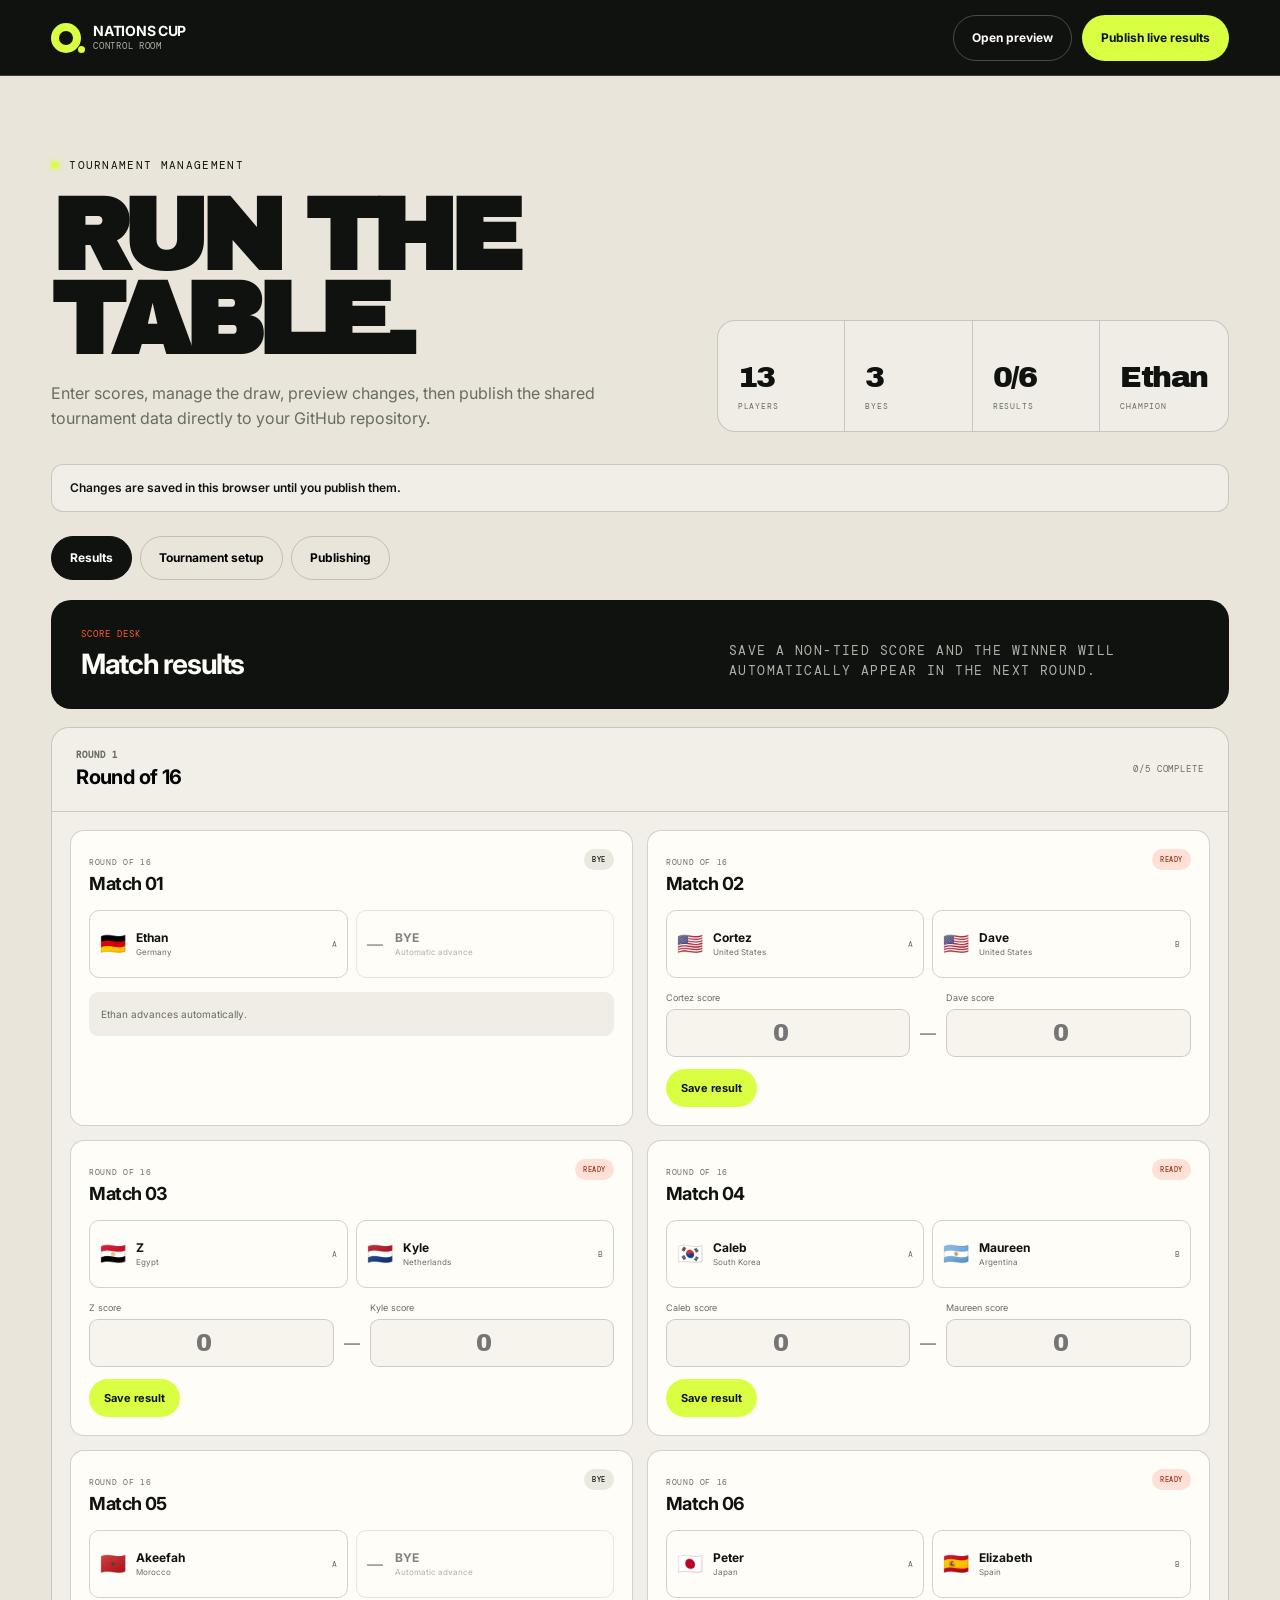
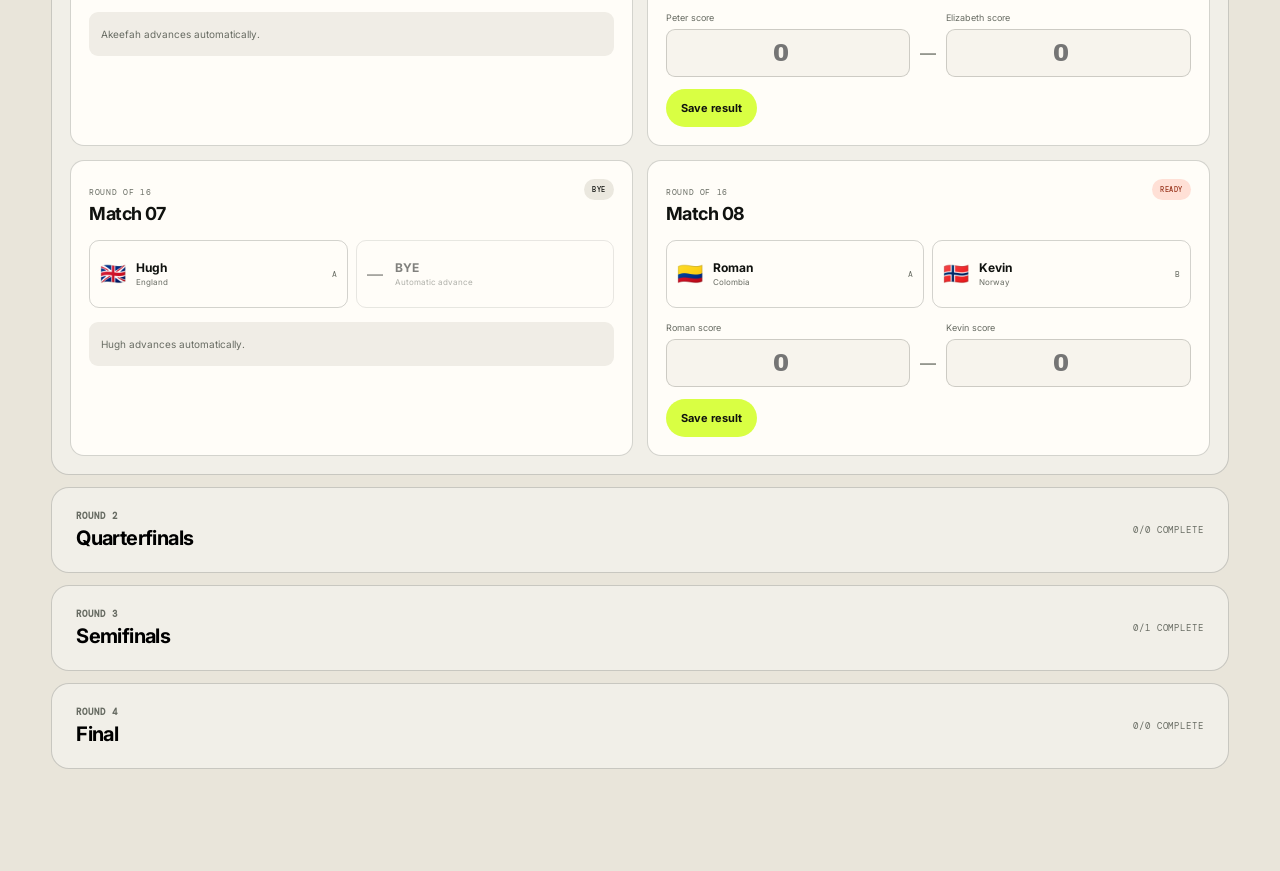
==== admin.html @ 2aa9ae90 "Add files via upload" ====
<!doctype html>
<html lang="en">
<head>
  <meta charset="utf-8">
  <meta name="viewport" content="width=device-width, initial-scale=1">
  <meta name="theme-color" content="#10120f">
  <meta name="robots" content="noindex, nofollow">
  <title>Nations Cup — Control Room</title>
  <link rel="preconnect" href="https://fonts.googleapis.com">
  <link rel="preconnect" href="https://fonts.gstatic.com" crossorigin>
  <link href="https://fonts.googleapis.com/css2?family=Archivo+Black&family=DM+Mono:wght@400;500&family=Inter:wght@400;500;600;700&display=swap" rel="stylesheet">
  <link rel="stylesheet" href="assets/css/styles.css">
  <link rel="stylesheet" href="assets/css/admin.css">
</head>
<body class="admin-body">
  <header class="admin-header">
    <a class="brand" href="index.html"><span class="brand__ball"></span><span><strong>Nations Cup</strong><small>Control room</small></span></a>
    <div class="admin-header__actions">
      <a class="button button--ghost" href="index.html?preview=1" target="_blank" rel="noopener">Open preview</a>
      <button class="button button--primary" type="button" data-publish>Publish live results</button>
    </div>
  </header>

  <main class="admin-main">
    <section class="admin-intro">
      <div>
        <p class="eyebrow"><span class="eyebrow__dot"></span>Tournament management</p>
        <h1>Run the table.</h1>
        <p>Enter scores, manage the draw, preview changes, then publish the shared tournament data directly to your GitHub repository.</p>
      </div>
      <div class="admin-summary">
        <div><span data-summary-players>13</span><small>Players</small></div>
        <div><span data-summary-byes>3</span><small>Byes</small></div>
        <div><span data-summary-results>0/0</span><small>Results</small></div>
        <div><span data-summary-champion>Pending</span><small>Champion</small></div>
      </div>
    </section>

    <div class="admin-status" data-admin-status data-type="neutral">Changes are saved in this browser until you publish them.</div>

    <nav class="admin-tabs" aria-label="Control room sections">
      <button class="is-active" type="button" data-tab-button="results">Results</button>
      <button type="button" data-tab-button="setup">Tournament setup</button>
      <button type="button" data-tab-button="publish">Publishing</button>
    </nav>

    <section class="admin-panel is-active" data-tab-panel="results">
      <header class="admin-panel__heading">
        <div><p>Score desk</p><h2>Match results</h2></div>
        <p>Save a non-tied score and the winner will automatically appear in the next round.</p>
      </header>
      <div data-match-editors></div>
    </section>

    <section class="admin-panel" data-tab-panel="setup">
      <div class="admin-grid admin-grid--setup">
        <article class="admin-card">
          <header><p>Public page</p><h2>Event details</h2></header>
          <form class="form-grid" data-event-form>
            <label><span>Tournament title</span><input id="event-title" required></label>
            <label><span>Eyebrow</span><input id="event-eyebrow"></label>
            <label class="form-grid__wide"><span>Intro line</span><textarea id="event-subtitle" rows="3"></textarea></label>
            <label><span>Date label</span><input id="event-date"></label>
            <label><span>Location</span><input id="event-location"></label>
            <label class="form-grid__wide"><span>Status</span><input id="event-status" placeholder="Round of 16 underway"></label>
            <div class="form-grid__wide"><button class="button button--primary" type="submit">Save event details</button></div>
          </form>
        </article>

        <article class="admin-card admin-card--players">
          <header class="admin-card__split"><div><p>Draw desk</p><h2>Players & seeding</h2></div><button class="button button--ghost button--small" type="button" data-add-player>Add player</button></header>
          <p class="admin-card__note">Changing player order or details resets match results so the bracket cannot keep an invalid winner.</p>
          <div class="player-editor-head" aria-hidden="true"><span>No.</span><span>Flag</span><span>Name</span><span>Nation</span><span>Order</span></div>
          <div class="player-editor" data-player-editor></div>
          <div class="admin-card__actions">
            <button class="button button--primary" type="button" data-save-players>Save players & reset draw</button>
            <button class="button button--ghost" type="button" data-shuffle>Randomize draw</button>
          </div>
        </article>
      </div>
    </section>

    <section class="admin-panel" data-tab-panel="publish">
      <div class="admin-grid">
        <article class="admin-card">
          <header><p>Live publishing</p><h2>Connect GitHub</h2></header>
          <p class="admin-card__lead">The token stays in this browser. Use a fine-grained token limited to this repository with <strong>Contents: Read and write</strong>.</p>
          <div class="form-grid">
            <label><span>Repository owner</span><input id="github-owner" placeholder="your-github-name" autocomplete="off"></label>
            <label><span>Repository name</span><input id="github-repo" placeholder="nations-cup" autocomplete="off"></label>
            <label><span>Branch</span><input id="github-branch" value="main" autocomplete="off"></label>
            <label><span>Data file path</span><input id="github-path" value="tournament-data.json" autocomplete="off"></label>
            <label class="form-grid__wide"><span>Fine-grained personal access token</span><input id="github-token" type="password" placeholder="github_pat_…" autocomplete="off"></label>
            <label class="checkbox form-grid__wide"><input id="remember-token" type="checkbox"><span>Remember the token on this device. Leave unchecked on a shared computer.</span></label>
          </div>
          <div class="admin-card__actions">
            <button class="button button--primary" type="button" data-publish>Publish live results</button>
            <button class="button button--ghost" type="button" data-download>Download data file instead</button>
          </div>
        </article>

        <aside class="admin-card admin-card--guide">
          <header><p>First-time setup</p><h2>Three steps</h2></header>
          <ol class="setup-list">
            <li><span>01</span><div><strong>Create the repository</strong><p>Upload every file in this project and enable GitHub Pages from the main branch.</p></div></li>
            <li><span>02</span><div><strong>Create a limited token</strong><p>Select only this repository and grant repository Contents read/write access.</p></div></li>
            <li><span>03</span><div><strong>Publish after each result</strong><p>The control room commits tournament-data.json. The public bracket refreshes automatically.</p></div></li>
          </ol>
          <div class="security-note"><strong>Important</strong><p>This page is not a secure login system. Keep the admin URL private and never commit your token into the project files.</p></div>
        </aside>
      </div>

      <article class="danger-zone">
        <div><p>Local reset</p><h3>Start over from the original draw</h3><span>This only resets the browser preview. It does not publish until you press Publish.</span></div>
        <button class="button button--danger" type="button" data-reset>Reset tournament</button>
      </article>
    </section>
  </main>

  <script src="assets/js/tournament.js"></script>
  <script src="assets/js/admin.js"></script>
</body>
</html>
---- assets/css/styles.css ----
:root {
  --ink: #10120f;
  --ink-2: #1a1d18;
  --paper: #f1eee5;
  --paper-2: #e7e2d6;
  --white: #fffdf7;
  --acid: #d9ff43;
  --acid-soft: #e8ff8a;
  --orange: #ff5b35;
  --line-dark: rgba(16, 18, 15, 0.18);
  --line-light: rgba(255, 253, 247, 0.18);
  --muted-dark: #686c63;
  --muted-light: #aeb3a8;
  --display: "Archivo Black", Arial Black, sans-serif;
  --body: "Inter", Arial, sans-serif;
  --mono: "DM Mono", monospace;
  --max: 1480px;
  --radius: 22px;
  --shadow: 0 28px 80px rgba(0, 0, 0, 0.16);
}

* { box-sizing: border-box; }
html { scroll-behavior: smooth; }
body {
  margin: 0;
  background: var(--paper);
  color: var(--ink);
  font-family: var(--body);
  -webkit-font-smoothing: antialiased;
  text-rendering: optimizeLegibility;
}
button, input, textarea { font: inherit; }
a { color: inherit; }
img { max-width: 100%; }

.sr-only {
  position: absolute;
  width: 1px;
  height: 1px;
  padding: 0;
  margin: -1px;
  overflow: hidden;
  clip: rect(0, 0, 0, 0);
  white-space: nowrap;
  border: 0;
}

.skip-link {
  position: fixed;
  left: 18px;
  top: 18px;
  z-index: 100;
  padding: 12px 16px;
  background: var(--acid);
  color: var(--ink);
  border-radius: 999px;
  transform: translateY(-160%);
  transition: transform 180ms ease;
}
.skip-link:focus { transform: translateY(0); }

.site-header {
  position: sticky;
  top: 0;
  z-index: 50;
  width: 100%;
  min-height: 78px;
  padding: 0 clamp(20px, 4vw, 68px);
  display: flex;
  align-items: center;
  justify-content: space-between;
  gap: 32px;
  color: var(--white);
  background: rgba(16, 18, 15, 0.94);
  border-bottom: 1px solid rgba(255, 255, 255, 0.11);
  backdrop-filter: blur(18px);
}

.brand {
  display: inline-flex;
  align-items: center;
  gap: 12px;
  color: inherit;
  text-decoration: none;
  min-width: max-content;
}
.brand__ball {
  width: 30px;
  height: 30px;
  display: inline-block;
  border: 8px solid var(--acid);
  border-radius: 50%;
  position: relative;
}
.brand__ball::after {
  content: "";
  position: absolute;
  width: 7px;
  height: 7px;
  border-radius: 50%;
  background: var(--acid);
  right: -12px;
  bottom: -8px;
}
.brand span:last-child { display: grid; gap: 2px; }
.brand strong {
  font-size: 14px;
  line-height: 1;
  letter-spacing: -0.02em;
  text-transform: uppercase;
}
.brand small {
  color: var(--muted-light);
  font-family: var(--mono);
  font-size: 9px;
  letter-spacing: 0.08em;
  text-transform: uppercase;
}

.site-nav { display: flex; align-items: center; gap: clamp(20px, 3vw, 42px); }
.site-nav a {
  color: var(--white);
  text-decoration: none;
  font-size: 13px;
  font-weight: 600;
  transition: color 180ms ease;
}
.site-nav a:hover { color: var(--acid); }
.site-nav__admin {
  padding: 11px 15px;
  border: 1px solid rgba(255, 255, 255, 0.28);
  border-radius: 999px;
}
.menu-toggle { display: none; }

.hero {
  min-height: calc(100svh - 78px);
  padding: clamp(34px, 5vw, 74px) clamp(20px, 4vw, 68px) clamp(36px, 5vw, 70px);
  color: var(--white);
  background: var(--ink);
  position: relative;
  isolation: isolate;
  overflow: hidden;
  display: flex;
  flex-direction: column;
  justify-content: space-between;
}
.hero::before {
  content: "";
  position: absolute;
  inset: 0;
  z-index: -2;
  opacity: 0.16;
  background-image: linear-gradient(rgba(255,255,255,.16) 1px, transparent 1px), linear-gradient(90deg, rgba(255,255,255,.16) 1px, transparent 1px);
  background-size: 72px 72px;
  mask-image: linear-gradient(to bottom, black, transparent 88%);
}
.hero::after {
  content: "";
  position: absolute;
  z-index: -1;
  inset: auto -12% -44% 36%;
  aspect-ratio: 1;
  border: clamp(60px, 10vw, 130px) solid var(--acid);
  border-radius: 50%;
  opacity: 0.92;
}
.hero__court {
  position: absolute;
  z-index: -1;
  inset: 18% 4% 4% 43%;
  border: 1px solid rgba(255,255,255,.17);
  transform: perspective(900px) rotateY(-12deg) rotateZ(-4deg);
  transform-origin: center;
}
.hero__court-line {
  position: absolute;
  top: 0;
  bottom: 0;
  width: 1px;
  background: rgba(255,255,255,.19);
}
.hero__court-line--one { left: 33.33%; }
.hero__court-line--two { right: 33.33%; }
.hero__court-circle {
  position: absolute;
  width: 170px;
  aspect-ratio: 1;
  border: 1px solid rgba(255,255,255,.2);
  border-radius: 50%;
  top: 50%;
  left: 50%;
  transform: translate(-50%, -50%);
}
.hero__player {
  position: absolute;
  width: 22px;
  height: 80px;
  background: var(--orange);
  border-radius: 12px 12px 5px 5px;
  box-shadow: 0 10px 40px rgba(255,91,53,.34);
}
.hero__player::before {
  content: "";
  position: absolute;
  width: 27px;
  aspect-ratio: 1;
  border-radius: 50%;
  background: var(--orange);
  left: 50%;
  top: -19px;
  transform: translateX(-50%);
}
.hero__player::after {
  content: "";
  position: absolute;
  width: 120px;
  height: 3px;
  background: rgba(255,255,255,.8);
  top: 34px;
  left: 50%;
  transform: translateX(-50%);
}
.hero__player--one { left: 29%; top: 22%; }
.hero__player--two { left: 66%; top: 58%; background: var(--acid); box-shadow: 0 10px 40px rgba(217,255,67,.28); }
.hero__player--two::before { background: var(--acid); }
.hero__player--three { left: 76%; top: 15%; }

.hero__topline,
.hero__footer {
  display: flex;
  align-items: flex-start;
  justify-content: space-between;
  gap: 32px;
}
.eyebrow {
  margin: 0;
  display: inline-flex;
  align-items: center;
  gap: 10px;
  font-family: var(--mono);
  font-size: 11px;
  letter-spacing: 0.12em;
  text-transform: uppercase;
}
.eyebrow__dot,
.live-pulse {
  width: 8px;
  height: 8px;
  display: inline-block;
  border-radius: 50%;
  background: var(--acid);
  box-shadow: 0 0 0 5px rgba(217,255,67,.12);
}
.hero__edition {
  margin: 0;
  color: var(--muted-light);
  font-family: var(--mono);
  font-size: 11px;
  letter-spacing: 0.12em;
  text-transform: uppercase;
}
.hero__title-wrap {
  width: 100%;
  display: flex;
  align-items: flex-end;
  gap: clamp(22px, 5vw, 80px);
  margin: clamp(40px, 7vh, 80px) 0;
}
.hero h1 {
  margin: 0;
  flex: 1;
  font-family: var(--display);
  font-size: clamp(82px, 14.5vw, 218px);
  line-height: 0.72;
  letter-spacing: -0.085em;
  text-transform: uppercase;
}
.hero h1 span { display: block; }
.hero h1 span:last-child {
  color: var(--acid);
  margin-left: 0.28em;
}
.hero__stamp {
  width: clamp(116px, 12vw, 170px);
  aspect-ratio: 1;
  flex: 0 0 auto;
  margin-bottom: 4px;
  border: 1px solid rgba(255,255,255,.38);
  border-radius: 50%;
  display: flex;
  flex-direction: column;
  align-items: center;
  justify-content: center;
  transform: rotate(9deg);
  background: rgba(255,255,255,.03);
  backdrop-filter: blur(12px);
}
.hero__stamp span {
  font-family: var(--mono);
  font-size: clamp(7px, .7vw, 10px);
  letter-spacing: 0.12em;
  text-transform: uppercase;
}
.hero__stamp strong {
  color: var(--acid);
  font-family: var(--display);
  font-size: clamp(40px, 4.2vw, 64px);
  line-height: 0.95;
}
.hero__intro {
  max-width: 620px;
  margin: 0;
  font-size: clamp(20px, 2.5vw, 38px);
  line-height: 1.08;
  letter-spacing: -0.045em;
}
.event-details {
  margin: 0;
  min-width: min(500px, 44vw);
  display: grid;
  grid-template-columns: repeat(3, 1fr);
  border-top: 1px solid var(--line-light);
}
.event-details div { padding: 17px 16px 0 0; }
.event-details dt {
  margin-bottom: 8px;
  color: var(--muted-light);
  font-family: var(--mono);
  font-size: 9px;
  letter-spacing: .12em;
  text-transform: uppercase;
}
.event-details dd {
  margin: 0;
  display: flex;
  align-items: center;
  gap: 9px;
  font-size: 13px;
  font-weight: 600;
}
.live-pulse { width: 7px; height: 7px; box-shadow: none; animation: pulse 1.8s infinite; }
@keyframes pulse { 0%,100%{opacity:1;transform:scale(1)} 50%{opacity:.55;transform:scale(.75)} }

.tournament-overview {
  max-width: var(--max);
  margin: 0 auto;
  min-height: 160px;
  padding: 0 clamp(20px, 4vw, 68px);
  display: grid;
  grid-template-columns: repeat(3, minmax(120px, 1fr)) minmax(260px, 1.35fr);
  align-items: stretch;
  border-left: 1px solid var(--line-dark);
  border-right: 1px solid var(--line-dark);
}
.overview-stat,
.overview-update {
  padding: clamp(28px, 4vw, 48px);
  border-right: 1px solid var(--line-dark);
  display: flex;
  flex-direction: column;
  justify-content: center;
}
.overview-stat span {
  font-family: var(--display);
  font-size: clamp(44px, 5vw, 72px);
  line-height: .9;
  letter-spacing: -0.07em;
}
.overview-stat p,
.overview-update span {
  margin: 10px 0 0;
  color: var(--muted-dark);
  font-family: var(--mono);
  font-size: 10px;
  letter-spacing: .1em;
  text-transform: uppercase;
}
.overview-update { border-right: 0; }
.overview-update strong {
  margin-top: 10px;
  font-size: clamp(18px, 1.6vw, 24px);
  letter-spacing: -.03em;
}

.section {
  padding: clamp(76px, 10vw, 150px) clamp(20px, 4vw, 68px);
}
.section-heading {
  max-width: var(--max);
  margin: 0 auto clamp(38px, 5vw, 66px);
  display: flex;
  align-items: flex-end;
  justify-content: space-between;
  gap: 34px;
}
.section-kicker {
  margin: 0 0 14px;
  color: var(--orange);
  font-family: var(--mono);
  font-size: 10px;
  font-weight: 500;
  letter-spacing: .13em;
  text-transform: uppercase;
}
.section-heading h2,
.champion-section h2 {
  margin: 0;
  font-family: var(--display);
  font-size: clamp(50px, 7vw, 104px);
  line-height: .9;
  letter-spacing: -0.07em;
  text-transform: uppercase;
}
.section-heading__copy {
  max-width: 460px;
  margin: 0;
  color: var(--muted-light);
  font-size: 15px;
  line-height: 1.65;
}
.bracket-section { background: var(--paper-2); border-top: 1px solid var(--line-dark); }
.bracket-controls { display: flex; gap: 8px; }
.bracket-controls button {
  width: 48px;
  height: 48px;
  border: 1px solid var(--line-dark);
  background: transparent;
  border-radius: 50%;
  cursor: pointer;
  font-size: 20px;
  transition: background 180ms ease, color 180ms ease, transform 180ms ease;
}
.bracket-controls button:hover { background: var(--ink); color: var(--white); transform: translateY(-2px); }
.bracket-shell {
  max-width: var(--max);
  margin: 0 auto;
  border: 1px solid var(--line-dark);
  border-radius: 28px;
  background: rgba(255,255,255,.28);
  overflow: hidden;
  box-shadow: 0 18px 50px rgba(16,18,15,.06);
}
.bracket {
  width: 100%;
  min-height: 820px;
  overflow-x: auto;
  display: flex;
  align-items: stretch;
  scroll-snap-type: x proximity;
  scrollbar-width: thin;
  scrollbar-color: var(--ink) transparent;
}
.bracket::-webkit-scrollbar { height: 8px; }
.bracket::-webkit-scrollbar-thumb { background: var(--ink); border-radius: 999px; }
.bracket-round {
  flex: 1 0 330px;
  min-width: 330px;
  padding: 26px;
  display: flex;
  flex-direction: column;
  border-right: 1px solid var(--line-dark);
  scroll-snap-align: start;
}
.bracket-round:last-child { border-right: 0; }
.bracket-round__header {
  min-height: 60px;
  display: flex;
  align-items: center;
  gap: 14px;
  margin-bottom: 20px;
}
.bracket-round__number {
  color: var(--orange);
  font-family: var(--mono);
  font-size: 10px;
  transform: rotate(-90deg);
}
.bracket-round__header h3 {
  margin: 0 0 4px;
  font-size: 18px;
  letter-spacing: -0.03em;
}
.bracket-round__header p {
  margin: 0;
  color: var(--muted-dark);
  font-family: var(--mono);
  font-size: 9px;
  letter-spacing: .1em;
  text-transform: uppercase;
}
.bracket-round__matches {
  flex: 1;
  display: flex;
  flex-direction: column;
  justify-content: space-around;
  gap: 20px;
}
.match-card {
  position: relative;
  background: var(--white);
  border: 1px solid rgba(16,18,15,.13);
  border-radius: 15px;
  overflow: hidden;
  box-shadow: 0 9px 24px rgba(16,18,15,.055);
  transition: transform 180ms ease, box-shadow 180ms ease;
}
.match-card:hover { transform: translateY(-2px); box-shadow: 0 14px 32px rgba(16,18,15,.09); }
.match-card::after {
  content: "";
  position: absolute;
  width: 27px;
  height: 1px;
  top: 50%;
  right: -27px;
  background: var(--line-dark);
}
.bracket-round:last-child .match-card::after { display: none; }
.match-card__meta {
  min-height: 34px;
  padding: 0 12px;
  display: flex;
  align-items: center;
  justify-content: space-between;
  background: rgba(16,18,15,.035);
  border-bottom: 1px solid rgba(16,18,15,.08);
  color: var(--muted-dark);
  font-family: var(--mono);
  font-size: 8px;
  letter-spacing: .08em;
  text-transform: uppercase;
}
.match-state { color: var(--ink); font-weight: 500; }
.match-card--complete .match-state { color: #356b19; }
.match-card--ready .match-state { color: var(--orange); }
.match-player {
  min-height: 58px;
  padding: 10px 12px;
  display: grid;
  grid-template-columns: 28px minmax(0,1fr) 32px;
  align-items: center;
  gap: 9px;
  border-bottom: 1px solid rgba(16,18,15,.08);
  position: relative;
}
.match-player:last-child { border-bottom: 0; }
.match-player.is-winner { background: var(--acid-soft); }
.match-player.is-winner::before {
  content: "";
  position: absolute;
  left: 0;
  top: 0;
  bottom: 0;
  width: 4px;
  background: var(--acid);
}
.match-player__flag { font-size: 21px; filter: saturate(.92); }
.match-player__identity { min-width: 0; display: grid; gap: 2px; }
.match-player__name {
  overflow: hidden;
  text-overflow: ellipsis;
  white-space: nowrap;
  font-size: 13px;
  font-weight: 700;
  letter-spacing: -.02em;
}
.match-player__nation {
  overflow: hidden;
  text-overflow: ellipsis;
  white-space: nowrap;
  color: var(--muted-dark);
  font-size: 9px;
}
.match-player__score {
  justify-self: end;
  font-family: var(--display);
  font-size: 22px;
  letter-spacing: -.05em;
}
.match-player--empty { opacity: .5; }
.match-player--empty .match-player__flag { font-size: 14px; }
.bracket-hint {
  max-width: var(--max);
  margin: 16px auto 0;
  color: var(--muted-dark);
  font-family: var(--mono);
  font-size: 9px;
  letter-spacing: .08em;
  text-transform: uppercase;
}

.roster-section { background: var(--ink); color: var(--white); }
.section-heading--light { margin-bottom: 48px; }
.roster-head,
.roster-row {
  max-width: var(--max);
  margin: 0 auto;
  display: grid;
  grid-template-columns: 74px 70px minmax(170px, 1.2fr) minmax(180px, 1fr) 70px;
  align-items: center;
  gap: 18px;
}
.roster-head {
  padding: 0 20px 14px;
  color: var(--muted-light);
  font-family: var(--mono);
  font-size: 9px;
  letter-spacing: .1em;
  text-transform: uppercase;
}
.roster-row {
  min-height: 84px;
  padding: 12px 20px;
  border-top: 1px solid var(--line-light);
  transition: background 180ms ease, padding-left 180ms ease;
}
.roster-row:last-child { border-bottom: 1px solid var(--line-light); }
.roster-row:hover { background: rgba(255,255,255,.035); padding-left: 28px; }
.roster-row__seed,
.roster-row__wins { color: var(--muted-light); font-family: var(--mono); font-size: 11px; }
.roster-row__flag { font-size: 27px; }
.roster-row__player {
  font-size: clamp(20px, 2vw, 28px);
  font-weight: 700;
  letter-spacing: -.04em;
}
.roster-row__nation { color: var(--muted-light); font-size: 14px; }
.roster-row__wins { justify-self: end; color: var(--acid); }

.champion-section {
  min-height: 760px;
  padding: clamp(80px, 10vw, 150px) clamp(20px, 4vw, 68px);
  display: grid;
  grid-template-columns: minmax(0, .9fr) minmax(420px, .7fr);
  align-items: center;
  gap: clamp(50px, 8vw, 130px);
  position: relative;
  overflow: hidden;
}
.champion-section::before {
  content: "";
  position: absolute;
  width: 360px;
  aspect-ratio: 1;
  border: 86px solid var(--orange);
  border-radius: 50%;
  right: -190px;
  top: -180px;
  opacity: .95;
}
.champion-section__copy { max-width: 840px; }
.champion-section__copy > p:last-child {
  max-width: 560px;
  margin: 30px 0 0;
  color: var(--muted-dark);
  font-size: 17px;
  line-height: 1.6;
}
.champion-card {
  min-height: 500px;
  padding: clamp(34px, 5vw, 64px);
  color: var(--white);
  background: var(--ink);
  border-radius: 32px;
  display: flex;
  flex-direction: column;
  justify-content: flex-end;
  box-shadow: var(--shadow);
  position: relative;
  overflow: hidden;
}
.champion-card::before {
  content: "";
  position: absolute;
  width: 250px;
  aspect-ratio: 1;
  border: 55px solid rgba(217,255,67,.14);
  border-radius: 50%;
  top: -80px;
  right: -60px;
}
.champion-card__kicker {
  position: absolute;
  left: clamp(34px, 5vw, 64px);
  top: clamp(34px, 5vw, 64px);
  color: var(--muted-light);
  font-family: var(--mono);
  font-size: 9px;
  letter-spacing: .11em;
  text-transform: uppercase;
}
.champion-card__empty-mark,
.champion-card__flag {
  margin-bottom: auto;
  font-family: var(--display);
  font-size: clamp(100px, 12vw, 180px);
  line-height: .8;
  color: var(--acid);
}
.champion-card__flag { font-family: sans-serif; font-size: clamp(72px, 8vw, 120px); filter: saturate(.95); }
.champion-card h3 {
  margin: 32px 0 10px;
  font-family: var(--display);
  font-size: clamp(42px, 5vw, 74px);
  line-height: .9;
  letter-spacing: -.06em;
  text-transform: uppercase;
}
.champion-card p { max-width: 380px; margin: 0; color: var(--muted-light); line-height: 1.5; }
.champion-card.has-champion { background: var(--orange); }
.champion-card.has-champion::before { border-color: rgba(255,253,247,.18); }
.champion-card.has-champion .champion-card__kicker,
.champion-card.has-champion p { color: rgba(255,253,247,.8); }

.site-footer {
  min-height: 150px;
  padding: 32px clamp(20px, 4vw, 68px);
  display: grid;
  grid-template-columns: 1fr auto 1fr;
  align-items: center;
  gap: 30px;
  color: var(--white);
  background: var(--ink);
  border-top: 1px solid var(--line-light);
}
.brand--footer { justify-self: start; }
.site-footer p { margin: 0; color: var(--muted-light); font-size: 12px; }
.site-footer > a {
  justify-self: end;
  color: var(--acid);
  font-family: var(--mono);
  font-size: 10px;
  letter-spacing: .1em;
  text-transform: uppercase;
  text-underline-offset: 5px;
}

.button {
  min-height: 46px;
  padding: 0 18px;
  border: 1px solid transparent;
  border-radius: 999px;
  display: inline-flex;
  align-items: center;
  justify-content: center;
  gap: 8px;
  text-decoration: none;
  font-size: 12px;
  font-weight: 700;
  cursor: pointer;
  transition: transform 180ms ease, background 180ms ease, border-color 180ms ease;
}
.button:hover { transform: translateY(-1px); }
.button:disabled { opacity: .6; cursor: not-allowed; transform: none; }
.button--primary { color: var(--ink); background: var(--acid); }
.button--ghost { color: inherit; background: transparent; border-color: rgba(255,255,255,.24); }
.button--danger { color: #fff; background: #b52c22; }
.button--small { min-height: 38px; padding: 0 14px; font-size: 11px; }

@media (max-width: 1050px) {
  .hero__court { left: 35%; }
  .hero__footer { align-items: flex-end; }
  .event-details { min-width: 460px; }
  .tournament-overview { padding: 0; }
  .champion-section { grid-template-columns: 1fr 420px; }
}

@media (max-width: 820px) {
  .site-header { min-height: 70px; }
  .menu-toggle {
    width: 42px;
    height: 42px;
    padding: 10px;
    border: 1px solid rgba(255,255,255,.2);
    border-radius: 50%;
    background: transparent;
    display: grid;
    align-content: center;
    gap: 4px;
  }
  .menu-toggle span:not(.sr-only) { display: block; height: 1px; background: var(--white); }
  .site-nav {
    position: absolute;
    top: 70px;
    left: 0;
    right: 0;
    padding: 20px;
    display: none;
    flex-direction: column;
    align-items: stretch;
    background: var(--ink);
    border-bottom: 1px solid var(--line-light);
  }
  .site-nav.is-open { display: flex; }
  .site-nav a { padding: 14px 0; border-bottom: 1px solid var(--line-light); }
  .site-nav__admin { border: 0; border-radius: 0; }
  .hero { min-height: 850px; }
  .hero__court { inset: 30% -18% 8% 34%; opacity: .75; }
  .hero__title-wrap { display: block; }
  .hero h1 { font-size: clamp(76px, 20vw, 150px); }
  .hero__stamp { position: absolute; right: 6%; top: 30%; }
  .hero__footer { display: grid; gap: 42px; }
  .event-details { min-width: 0; width: 100%; }
  .tournament-overview { grid-template-columns: repeat(3, 1fr); }
  .overview-update { grid-column: 1 / -1; border-top: 1px solid var(--line-dark); }
  .overview-stat { padding: 26px 18px; }
  .section-heading { align-items: flex-start; }
  .section-heading__copy { max-width: 350px; }
  .champion-section { grid-template-columns: 1fr; }
  .champion-card { min-height: 440px; }
  .site-footer { grid-template-columns: 1fr 1fr; }
  .site-footer p { display: none; }
}

@media (max-width: 600px) {
  .site-header { padding: 0 18px; }
  .hero { min-height: 780px; padding-left: 18px; padding-right: 18px; }
  .hero__edition { display: none; }
  .hero h1 { font-size: clamp(70px, 23vw, 118px); line-height: .76; }
  .hero h1 span:last-child { margin-left: .08em; }
  .hero__stamp { width: 105px; top: 28%; }
  .hero__intro { max-width: 90%; font-size: 22px; }
  .event-details { grid-template-columns: 1fr; }
  .event-details div { padding: 13px 0; border-top: 1px solid rgba(255,255,255,.1); }
  .event-details div:first-child { border-top: 0; }
  .tournament-overview { grid-template-columns: repeat(2, 1fr); }
  .overview-stat:nth-child(3) { grid-column: 1 / -1; border-top: 1px solid var(--line-dark); }
  .overview-stat span { font-size: 42px; }
  .section { padding-left: 18px; padding-right: 18px; }
  .section-heading { display: grid; }
  .section-heading h2,
  .champion-section h2 { font-size: 52px; }
  .bracket-controls { justify-self: end; }
  .bracket-round { flex-basis: 292px; min-width: 292px; padding: 20px; }
  .bracket { min-height: 760px; }
  .roster-head { display: none; }
  .roster-row {
    grid-template-columns: 38px 38px 1fr auto;
    gap: 10px;
    padding: 14px 8px;
  }
  .roster-row__nation { grid-column: 3 / 5; margin-top: -8px; font-size: 11px; }
  .roster-row__wins { grid-column: 4; grid-row: 1; }
  .roster-row__player { font-size: 20px; }
  .champion-section { padding-left: 18px; padding-right: 18px; }
  .champion-card { border-radius: 24px; }
  .site-footer { padding-left: 18px; padding-right: 18px; }
}

@media (prefers-reduced-motion: reduce) {
  *, *::before, *::after { scroll-behavior: auto !important; animation-duration: .01ms !important; transition-duration: .01ms !important; }
}
---- assets/css/admin.css ----
.admin-body { min-height: 100vh; background: #e9e5da; }
.admin-header {
  min-height: 76px;
  padding: 0 clamp(18px, 4vw, 60px);
  display: flex;
  align-items: center;
  justify-content: space-between;
  gap: 24px;
  color: var(--white);
  background: var(--ink);
  border-bottom: 1px solid var(--line-light);
}
.admin-header__actions { display: flex; gap: 10px; }
.admin-main { max-width: 1540px; margin: 0 auto; padding: clamp(36px, 6vw, 84px) clamp(18px, 4vw, 60px) 90px; }
.admin-intro {
  display: grid;
  grid-template-columns: minmax(0, 1fr) auto;
  align-items: end;
  gap: 46px;
  margin-bottom: 32px;
}
.admin-intro h1 {
  margin: 22px 0 18px;
  font-family: var(--display);
  font-size: clamp(58px, 8vw, 116px);
  line-height: .82;
  letter-spacing: -.07em;
  text-transform: uppercase;
}
.admin-intro > div:first-child > p:last-child { max-width: 720px; margin: 0; color: var(--muted-dark); font-size: 16px; line-height: 1.6; }
.admin-summary {
  min-width: 510px;
  display: grid;
  grid-template-columns: repeat(4, 1fr);
  border: 1px solid var(--line-dark);
  border-radius: 18px;
  background: rgba(255,255,255,.32);
  overflow: hidden;
}
.admin-summary div { min-height: 110px; padding: 20px; display: flex; flex-direction: column; justify-content: flex-end; border-right: 1px solid var(--line-dark); }
.admin-summary div:last-child { border-right: 0; }
.admin-summary span { overflow: hidden; text-overflow: ellipsis; font-family: var(--display); font-size: 30px; line-height: .95; letter-spacing: -.05em; }
.admin-summary small { margin-top: 9px; color: var(--muted-dark); font-family: var(--mono); font-size: 8px; letter-spacing: .1em; text-transform: uppercase; }
.admin-status {
  min-height: 48px;
  padding: 13px 18px;
  margin-bottom: 24px;
  border: 1px solid var(--line-dark);
  border-radius: 12px;
  display: flex;
  align-items: center;
  background: rgba(255,255,255,.36);
  font-size: 12px;
  font-weight: 600;
}
.admin-status[data-type="success"] { border-color: rgba(70,110,29,.3); background: #e7f5d6; color: #315517; }
.admin-status[data-type="error"] { border-color: rgba(167,42,31,.3); background: #f9dcd8; color: #8c2018; }
.admin-tabs {
  display: flex;
  gap: 8px;
  margin-bottom: 20px;
  overflow-x: auto;
}
.admin-tabs button {
  min-height: 44px;
  padding: 0 18px;
  border: 1px solid var(--line-dark);
  border-radius: 999px;
  background: transparent;
  white-space: nowrap;
  font-size: 12px;
  font-weight: 700;
  cursor: pointer;
}
.admin-tabs button.is-active { color: var(--white); background: var(--ink); border-color: var(--ink); }
.admin-panel { display: none; }
.admin-panel.is-active { display: block; }
.admin-panel__heading {
  padding: 28px 30px;
  margin-bottom: 18px;
  display: flex;
  justify-content: space-between;
  align-items: flex-end;
  gap: 30px;
  color: var(--white);
  background: var(--ink);
  border-radius: 20px;
}
.admin-panel__heading p,
.admin-card header p,
.danger-zone > div > p {
  margin: 0 0 7px;
  color: var(--orange);
  font-family: var(--mono);
  font-size: 9px;
  letter-spacing: .11em;
  text-transform: uppercase;
}
.admin-panel__heading h2,
.admin-card h2 { margin: 0; font-size: 28px; letter-spacing: -.05em; }
.admin-panel__heading > p { max-width: 470px; margin: 0; color: var(--muted-light); font-size: 13px; line-height: 1.55; }
.admin-round { margin-bottom: 12px; border: 1px solid var(--line-dark); border-radius: 18px; background: rgba(255,255,255,.38); overflow: hidden; }
.admin-round__toggle {
  width: 100%;
  min-height: 84px;
  padding: 18px 24px;
  border: 0;
  display: flex;
  align-items: center;
  justify-content: space-between;
  gap: 20px;
  background: transparent;
  text-align: left;
  cursor: pointer;
}
.admin-round__toggle > span:first-child { display: grid; gap: 4px; font-size: 20px; font-weight: 700; letter-spacing: -.03em; }
.admin-round__toggle small,
.admin-round__toggle > span:last-child { color: var(--muted-dark); font-family: var(--mono); font-size: 9px; letter-spacing: .1em; text-transform: uppercase; }
.admin-round__body { display: none; padding: 0 18px 18px; }
.admin-round.is-open .admin-round__body { display: block; }
.admin-round.is-open .admin-round__toggle { border-bottom: 1px solid var(--line-dark); }
.admin-match-grid { display: grid; grid-template-columns: repeat(2, minmax(0,1fr)); gap: 14px; padding-top: 18px; }
.admin-match { padding: 18px; border: 1px solid var(--line-dark); border-radius: 14px; background: #fffdf8; }
.admin-match__head { display: flex; align-items: flex-start; justify-content: space-between; gap: 12px; margin-bottom: 16px; }
.admin-match__head span:first-child { color: var(--muted-dark); font-family: var(--mono); font-size: 8px; letter-spacing: .08em; text-transform: uppercase; }
.admin-match__head h4 { margin: 4px 0 0; font-size: 18px; letter-spacing: -.03em; }
.admin-match__state { padding: 6px 8px; border-radius: 999px; background: #ebe8df; font-family: var(--mono); font-size: 7px; font-weight: 500; letter-spacing: .08em; text-transform: uppercase; }
.admin-match__state--complete { background: #def1c9; color: #35621b; }
.admin-match__state--ready { background: #ffe0d6; color: #99341c; }
.admin-match__players { display: grid; grid-template-columns: 1fr 1fr; gap: 8px; }
.admin-player {
  min-height: 68px;
  padding: 10px;
  display: grid;
  grid-template-columns: 28px minmax(0,1fr) auto;
  align-items: center;
  gap: 8px;
  border: 1px solid var(--line-dark);
  border-radius: 10px;
}
.admin-player__flag { font-size: 21px; }
.admin-player div { min-width: 0; display: grid; gap: 2px; }
.admin-player strong,
.admin-player small { overflow: hidden; text-overflow: ellipsis; white-space: nowrap; }
.admin-player strong { font-size: 12px; }
.admin-player small { color: var(--muted-dark); font-size: 8px; }
.admin-player__side { color: var(--muted-dark); font-family: var(--mono); font-size: 8px; }
.admin-player--empty { opacity: .52; grid-template-columns: 20px 1fr; }
.score-entry { margin-top: 14px; display: grid; grid-template-columns: 1fr auto 1fr; align-items: end; gap: 10px; }
.score-entry label { display: grid; gap: 6px; }
.score-entry label span { color: var(--muted-dark); font-size: 9px; }
.score-entry input { width: 100%; height: 48px; border: 1px solid var(--line-dark); border-radius: 9px; background: #f7f4ed; text-align: center; font-family: var(--display); font-size: 24px; }
.score-entry__divider { padding-bottom: 14px; color: var(--muted-dark); }
.admin-match__actions { margin-top: 12px; display: flex; align-items: center; gap: 8px; flex-wrap: wrap; }
.admin-match__winner { margin-left: auto; color: #47731f; font-size: 10px; font-weight: 700; }
.admin-match__notice { min-height: 44px; margin-top: 14px; padding: 12px; border-radius: 9px; display: flex; align-items: center; background: #f0ede6; color: var(--muted-dark); font-size: 10px; }
.admin-match .button--ghost { color: var(--ink); border-color: var(--line-dark); }
.admin-grid { display: grid; grid-template-columns: minmax(0,1.25fr) minmax(360px,.75fr); gap: 18px; }
.admin-grid--setup { grid-template-columns: minmax(360px,.65fr) minmax(0,1.35fr); align-items: start; }
.admin-card { padding: clamp(24px, 3vw, 38px); border: 1px solid var(--line-dark); border-radius: 20px; background: rgba(255,255,255,.48); }
.admin-card header { margin-bottom: 24px; }
.admin-card__split { display: flex; align-items: flex-start; justify-content: space-between; gap: 20px; }
.admin-card__lead,
.admin-card__note { color: var(--muted-dark); font-size: 13px; line-height: 1.6; }
.admin-card__note { padding: 13px 15px; margin: -8px 0 18px; border-radius: 10px; background: #f3eee3; }
.form-grid { display: grid; grid-template-columns: 1fr 1fr; gap: 16px; }
.form-grid label:not(.checkbox) { display: grid; gap: 7px; }
.form-grid label > span { color: var(--muted-dark); font-size: 10px; font-weight: 600; }
.form-grid input,
.form-grid textarea,
.player-editor-row input {
  width: 100%;
  border: 1px solid var(--line-dark);
  border-radius: 10px;
  background: #fffdf8;
  color: var(--ink);
  outline: 0;
  transition: border-color 160ms ease, box-shadow 160ms ease;
}
.form-grid input { height: 48px; padding: 0 13px; }
.form-grid textarea { padding: 13px; resize: vertical; }
.form-grid input:focus,
.form-grid textarea:focus,
.player-editor-row input:focus { border-color: var(--ink); box-shadow: 0 0 0 3px rgba(16,18,15,.08); }
.form-grid__wide { grid-column: 1 / -1; }
.checkbox { display: flex; align-items: flex-start; gap: 10px; }
.checkbox input { width: 16px; height: 16px; margin-top: 2px; }
.admin-card__actions { margin-top: 22px; display: flex; gap: 10px; flex-wrap: wrap; }
.admin-card .button--ghost { color: var(--ink); border-color: var(--line-dark); }
.player-editor-head,
.player-editor-row { display: grid; grid-template-columns: 48px 64px minmax(140px,1fr) minmax(170px,1fr) 108px; align-items: center; gap: 10px; }
.player-editor-head { padding: 0 8px 8px; color: var(--muted-dark); font-family: var(--mono); font-size: 8px; letter-spacing: .08em; text-transform: uppercase; }
.player-editor-row { padding: 8px; border-top: 1px solid var(--line-dark); }
.player-editor-row:last-child { border-bottom: 1px solid var(--line-dark); }
.player-editor-row__seed { font-family: var(--mono); font-size: 9px; color: var(--muted-dark); }
.player-editor-row input { height: 42px; padding: 0 10px; font-size: 11px; }
.player-editor-row__flag { text-align: center; font-size: 20px !important; }
.player-editor-row__controls { display: flex; gap: 5px; justify-content: flex-end; }
.icon-button { width: 30px; height: 30px; border: 1px solid var(--line-dark); border-radius: 50%; background: transparent; cursor: pointer; }
.icon-button:disabled { opacity: .25; cursor: default; }
.icon-button--danger { color: #a52d25; }
.setup-list { list-style: none; padding: 0; margin: 0; display: grid; gap: 0; }
.setup-list li { padding: 18px 0; display: grid; grid-template-columns: 38px 1fr; gap: 14px; border-top: 1px solid var(--line-dark); }
.setup-list li:last-child { border-bottom: 1px solid var(--line-dark); }
.setup-list > li > span { color: var(--orange); font-family: var(--mono); font-size: 9px; }
.setup-list strong { font-size: 13px; }
.setup-list p { margin: 5px 0 0; color: var(--muted-dark); font-size: 11px; line-height: 1.5; }
.security-note { margin-top: 24px; padding: 16px; border-radius: 12px; background: #ffdfd6; }
.security-note strong { color: #8a281d; font-size: 11px; }
.security-note p { margin: 6px 0 0; color: #76443d; font-size: 10px; line-height: 1.5; }
.danger-zone { margin-top: 18px; padding: 24px 28px; border: 1px solid rgba(165,45,37,.28); border-radius: 18px; display: flex; align-items: center; justify-content: space-between; gap: 30px; background: rgba(255,242,239,.65); }
.danger-zone h3 { margin: 0 0 5px; font-size: 18px; }
.danger-zone span { color: var(--muted-dark); font-size: 10px; }

@media (max-width: 1150px) {
  .admin-intro { grid-template-columns: 1fr; }
  .admin-summary { min-width: 0; }
  .admin-grid,
  .admin-grid--setup { grid-template-columns: 1fr; }
}
@media (max-width: 780px) {
  .admin-header { align-items: flex-start; padding-top: 16px; padding-bottom: 16px; }
  .admin-header__actions { flex-direction: column; }
  .admin-match-grid { grid-template-columns: 1fr; }
  .admin-panel__heading { align-items: flex-start; flex-direction: column; }
  .admin-summary { grid-template-columns: repeat(2, 1fr); }
  .admin-summary div:nth-child(2) { border-right: 0; }
  .admin-summary div:nth-child(-n+2) { border-bottom: 1px solid var(--line-dark); }
  .form-grid { grid-template-columns: 1fr; }
  .form-grid__wide { grid-column: auto; }
  .player-editor-head { display: none; }
  .player-editor-row { grid-template-columns: 36px 52px 1fr 92px; }
  .player-editor-row input[data-player-nation] { grid-column: 3 / -1; }
  .player-editor-row__controls { grid-column: 4; grid-row: 1; }
  .danger-zone { align-items: flex-start; flex-direction: column; }
}
@media (max-width: 520px) {
  .admin-header .brand small { display: none; }
  .admin-header .button { min-height: 38px; padding: 0 12px; font-size: 10px; }
  .admin-main { padding-left: 14px; padding-right: 14px; }
  .admin-intro h1 { font-size: 58px; }
  .admin-summary span { font-size: 24px; }
  .admin-round__toggle { padding: 15px; }
  .admin-match { padding: 14px; }
  .admin-match__players { grid-template-columns: 1fr; }
  .player-editor-row { grid-template-columns: 30px 48px 1fr; }
  .player-editor-row__controls { grid-column: 3; grid-row: 3; justify-content: flex-start; }
  .player-editor-row input[data-player-nation] { grid-column: 2 / -1; }
  .player-editor-row input[data-player-name] { grid-column: 3; }
}
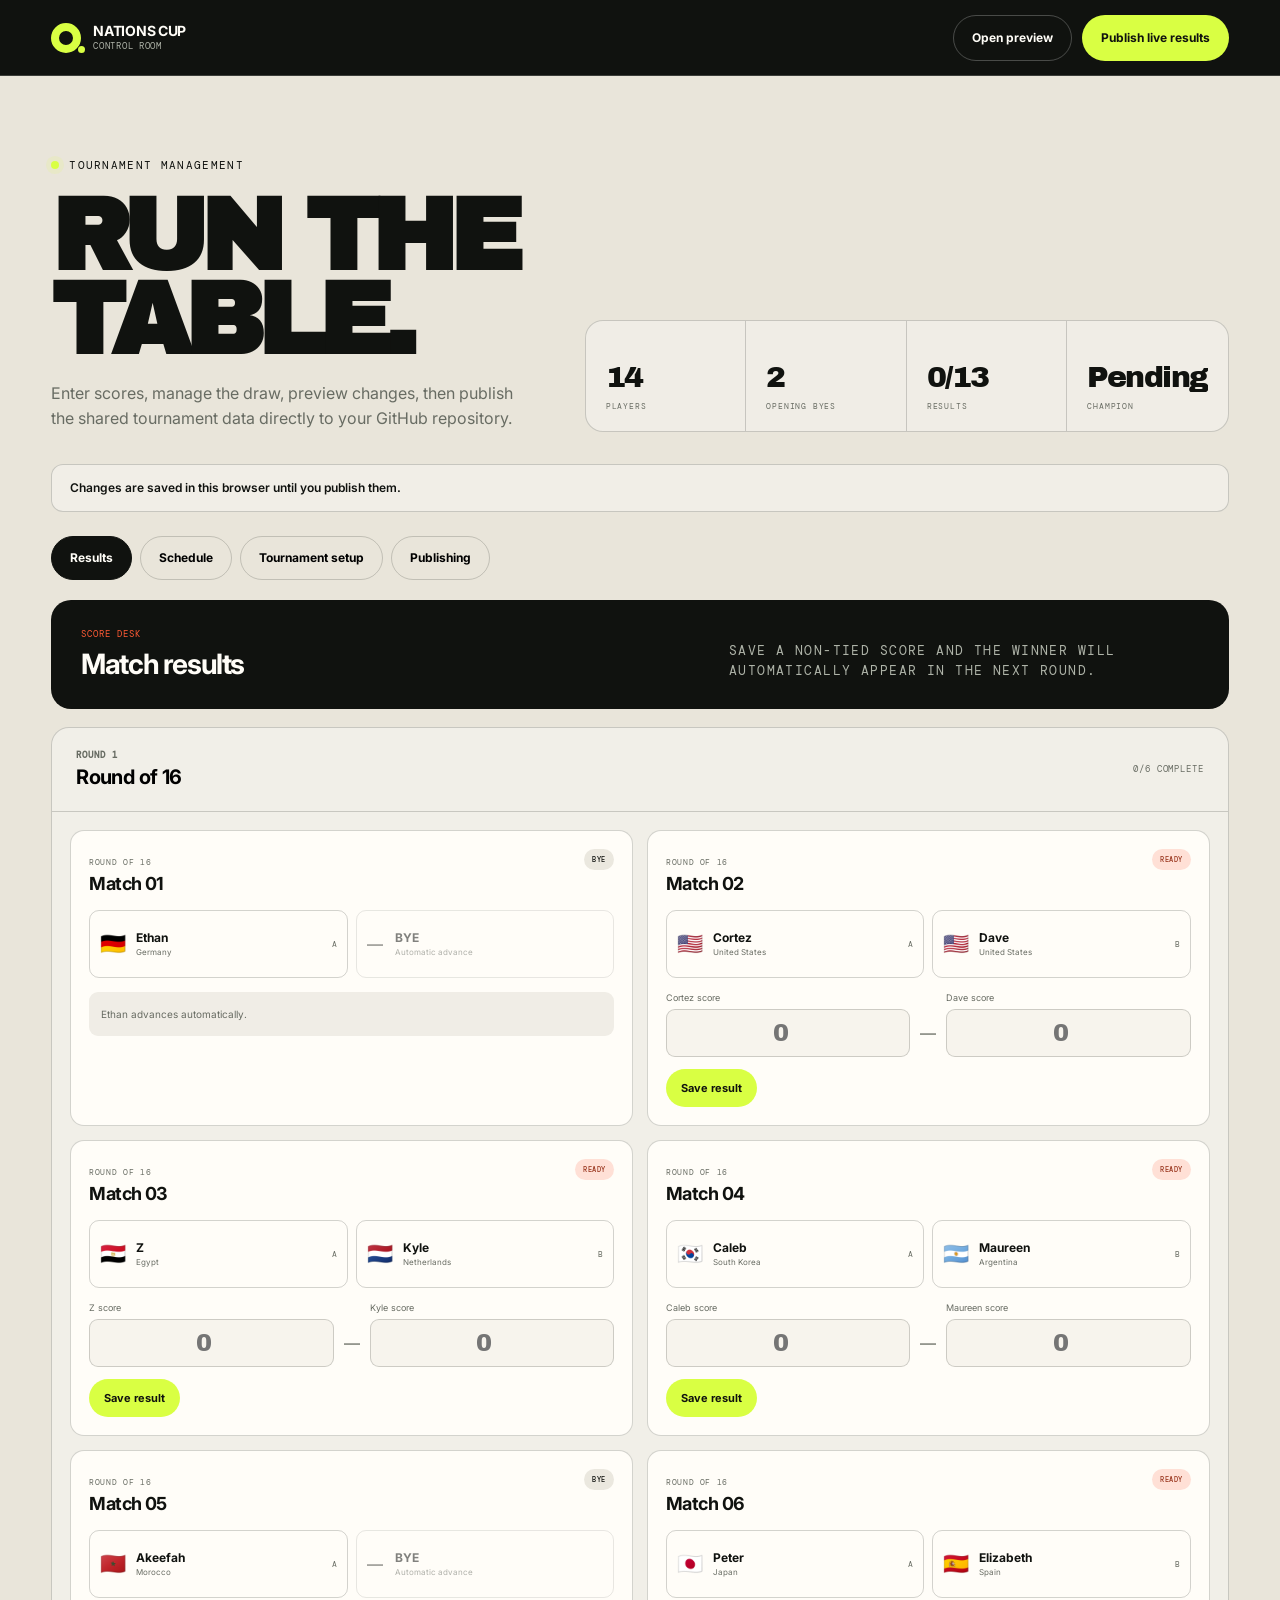
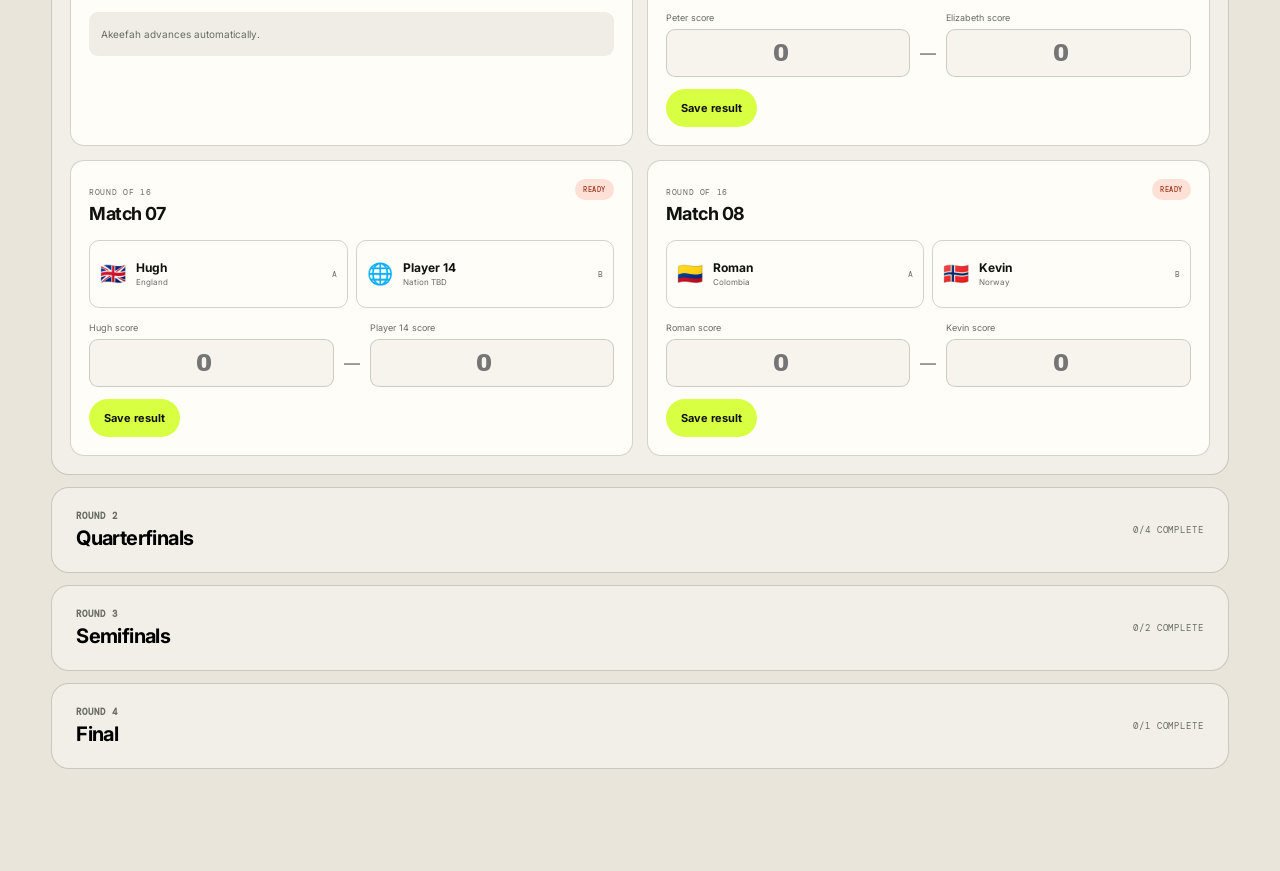
==== commit 72fa023f: "Add files via upload" ====
--- a/admin.html
+++ b/admin.html
@@ -29,8 +29,8 @@
         <p>Enter scores, manage the draw, preview changes, then publish the shared tournament data directly to your GitHub repository.</p>
       </div>
       <div class="admin-summary">
-        <div><span data-summary-players>13</span><small>Players</small></div>
-        <div><span data-summary-byes>3</span><small>Byes</small></div>
+        <div><span data-summary-players>14</span><small>Players</small></div>
+        <div><span data-summary-byes>2</span><small>Opening byes</small></div>
         <div><span data-summary-results>0/0</span><small>Results</small></div>
         <div><span data-summary-champion>Pending</span><small>Champion</small></div>
       </div>
@@ -40,6 +40,7 @@
 
     <nav class="admin-tabs" aria-label="Control room sections">
       <button class="is-active" type="button" data-tab-button="results">Results</button>
+      <button type="button" data-tab-button="schedule">Schedule</button>
       <button type="button" data-tab-button="setup">Tournament setup</button>
       <button type="button" data-tab-button="publish">Publishing</button>
     </nav>
@@ -50,6 +51,31 @@
         <p>Save a non-tied score and the winner will automatically appear in the next round.</p>
       </header>
       <div data-match-editors></div>
+    </section>
+
+    <section class="admin-panel" data-tab-panel="schedule">
+      <header class="admin-panel__heading">
+        <div><p>Match planning</p><h2>Date & time slots</h2></div>
+        <p>Generate a complete timetable, then fine-tune any individual match. Opening-round byes are never assigned a time slot.</p>
+      </header>
+
+      <article class="admin-card schedule-generator-card">
+        <header><p>Fast setup</p><h2>Generate the timetable</h2></header>
+        <form class="form-grid" data-schedule-generator>
+          <label><span>Tournament start date</span><input id="schedule-start-date" type="date" required></label>
+          <label><span>First match time</span><input id="schedule-start-time" type="time" value="09:00" required></label>
+          <label><span>Minutes per match</span><input id="schedule-duration" type="number" min="5" step="5" value="20" required></label>
+          <label><span>Foosball tables available</span><input id="schedule-tables" type="number" min="1" max="8" step="1" value="1" required></label>
+          <label><span>Break between rounds</span><input id="schedule-round-break" type="number" min="0" step="5" value="15" required></label>
+          <div class="form-grid__wide"><button class="button button--primary" type="submit">Generate date slots</button></div>
+        </form>
+      </article>
+
+      <div class="schedule-editor" data-schedule-editors></div>
+      <div class="schedule-save-bar">
+        <p>Individual edits stay in your browser preview until you publish.</p>
+        <button class="button button--primary" type="button" data-save-schedule>Save schedule changes</button>
+      </div>
     </section>
 
     <section class="admin-panel" data-tab-panel="setup">
@@ -69,7 +95,7 @@
 
         <article class="admin-card admin-card--players">
           <header class="admin-card__split"><div><p>Draw desk</p><h2>Players & seeding</h2></div><button class="button button--ghost button--small" type="button" data-add-player>Add player</button></header>
-          <p class="admin-card__note">Changing player order or details resets match results so the bracket cannot keep an invalid winner.</p>
+          <p class="admin-card__note">This is set up as a 14-player draw. A 16-slot bracket requires two opening-round byes. Changing player order or details resets match results, but keeps the match date slots.</p>
           <div class="player-editor-head" aria-hidden="true"><span>No.</span><span>Flag</span><span>Name</span><span>Nation</span><span>Order</span></div>
           <div class="player-editor" data-player-editor></div>
           <div class="admin-card__actions">
--- a/assets/css/styles.css
+++ b/assets/css/styles.css
@@ -588,6 +588,105 @@
   letter-spacing: .08em;
   text-transform: uppercase;
 }
+
+
+.match-card__slot {
+  min-height: 34px;
+  padding: 8px 12px;
+  display: flex;
+  align-items: center;
+  justify-content: space-between;
+  gap: 10px;
+  border-top: 1px solid rgba(16,18,15,.08);
+  background: #f7f3ea;
+  color: var(--muted-dark);
+  font-family: var(--mono);
+  font-size: 8px;
+  letter-spacing: .04em;
+  text-transform: uppercase;
+}
+.match-card__slot strong { color: var(--ink); font-weight: 500; }
+
+.schedule-section {
+  background: #e8e2d7;
+  border-top: 1px solid var(--line-dark);
+}
+.schedule-board {
+  max-width: var(--max);
+  margin: 0 auto;
+  display: grid;
+  gap: 18px;
+}
+.schedule-empty {
+  min-height: 260px;
+  padding: clamp(28px, 5vw, 64px);
+  border: 1px solid var(--line-dark);
+  border-radius: 24px;
+  display: grid;
+  align-content: center;
+  background: rgba(255,253,247,.54);
+}
+.schedule-empty span,
+.schedule-day__header span,
+.schedule-row > div > span {
+  color: var(--muted-dark);
+  font-family: var(--mono);
+  font-size: 9px;
+  letter-spacing: .1em;
+  text-transform: uppercase;
+}
+.schedule-empty h3 {
+  max-width: 720px;
+  margin: 14px 0 8px;
+  font-family: var(--display);
+  font-size: clamp(34px, 5vw, 64px);
+  line-height: .95;
+  letter-spacing: -.05em;
+  text-transform: uppercase;
+}
+.schedule-empty p { max-width: 560px; margin: 0; color: var(--muted-dark); line-height: 1.55; }
+.schedule-day {
+  overflow: hidden;
+  border: 1px solid var(--line-dark);
+  border-radius: 20px;
+  background: rgba(255,253,247,.58);
+}
+.schedule-day__header {
+  min-height: 62px;
+  padding: 0 22px;
+  display: flex;
+  align-items: center;
+  justify-content: space-between;
+  gap: 20px;
+  border-bottom: 1px solid var(--line-dark);
+}
+.schedule-day__header span { color: var(--ink); font-weight: 500; }
+.schedule-day__header strong { color: var(--muted-dark); font-size: 11px; font-weight: 500; }
+.schedule-day__matches { display: grid; }
+.schedule-row {
+  min-height: 88px;
+  padding: 16px 22px;
+  display: grid;
+  grid-template-columns: 100px minmax(0,1fr) 110px;
+  align-items: center;
+  gap: 24px;
+  border-bottom: 1px solid rgba(16,18,15,.12);
+}
+.schedule-row:last-child { border-bottom: 0; }
+.schedule-row time {
+  font-family: var(--display);
+  font-size: 25px;
+  letter-spacing: -.04em;
+}
+.schedule-row > div { min-width: 0; display: grid; gap: 5px; }
+.schedule-row > div strong {
+  overflow: hidden;
+  text-overflow: ellipsis;
+  white-space: nowrap;
+  font-size: 16px;
+}
+.schedule-row em { color: var(--orange); font-family: var(--mono); font-size: 9px; font-style: normal; text-transform: uppercase; }
+.schedule-row small { justify-self: end; color: var(--muted-dark); font-family: var(--mono); font-size: 9px; text-transform: uppercase; }
 
 .roster-section { background: var(--ink); color: var(--white); }
 .section-heading--light { margin-bottom: 48px; }
@@ -850,3 +949,11 @@
 @media (prefers-reduced-motion: reduce) {
   *, *::before, *::after { scroll-behavior: auto !important; animation-duration: .01ms !important; transition-duration: .01ms !important; }
 }
+
+@media (max-width: 600px) {
+  .schedule-day__header { padding: 0 16px; }
+  .schedule-row { grid-template-columns: 76px 1fr; gap: 14px; padding: 15px 16px; }
+  .schedule-row time { font-size: 20px; }
+  .schedule-row small { grid-column: 2; justify-self: start; margin-top: -7px; }
+  .schedule-row > div strong { white-space: normal; font-size: 14px; }
+}
--- a/assets/css/admin.css
+++ b/assets/css/admin.css
@@ -248,3 +248,97 @@
   .player-editor-row input[data-player-nation] { grid-column: 2 / -1; }
   .player-editor-row input[data-player-name] { grid-column: 3; }
 }
+
+.admin-match__slot {
+  margin-top: 10px;
+  padding: 9px 11px;
+  border-radius: 9px;
+  display: flex;
+  align-items: center;
+  justify-content: space-between;
+  gap: 10px;
+  background: #ece7dc;
+  color: var(--muted-dark);
+  font-family: var(--mono);
+  font-size: 8px;
+  letter-spacing: .04em;
+  text-transform: uppercase;
+}
+.admin-match__slot strong { color: var(--ink); font-weight: 500; }
+.schedule-generator-card { margin-bottom: 18px; }
+.schedule-editor { display: grid; gap: 18px; }
+.schedule-editor-round {
+  overflow: hidden;
+  border: 1px solid var(--line-dark);
+  border-radius: 18px;
+  background: rgba(255,255,255,.42);
+}
+.schedule-editor-round > header {
+  min-height: 76px;
+  padding: 15px 20px;
+  display: flex;
+  align-items: center;
+  justify-content: space-between;
+  gap: 20px;
+  border-bottom: 1px solid var(--line-dark);
+}
+.schedule-editor-round > header div { display: grid; gap: 4px; }
+.schedule-editor-round > header span,
+.schedule-slot-editor__title span,
+.schedule-slot-editor label > span {
+  color: var(--muted-dark);
+  font-family: var(--mono);
+  font-size: 8px;
+  letter-spacing: .08em;
+  text-transform: uppercase;
+}
+.schedule-editor-round > header h3 { margin: 0; font-size: 21px; letter-spacing: -.03em; }
+.schedule-editor-round > header > strong { color: var(--muted-dark); font-size: 10px; font-weight: 500; }
+.schedule-editor-grid { padding: 14px; display: grid; grid-template-columns: repeat(2, minmax(0,1fr)); gap: 12px; }
+.schedule-slot-editor {
+  padding: 15px;
+  border: 1px solid var(--line-dark);
+  border-radius: 12px;
+  display: grid;
+  grid-template-columns: 1fr 1fr;
+  gap: 12px;
+  background: #fffdf8;
+}
+.schedule-slot-editor__title { grid-column: 1 / -1; min-width: 0; display: grid; gap: 4px; }
+.schedule-slot-editor__title strong { overflow: hidden; text-overflow: ellipsis; white-space: nowrap; font-size: 12px; }
+.schedule-slot-editor label { min-width: 0; display: grid; gap: 6px; }
+.schedule-slot-editor input {
+  width: 100%;
+  height: 42px;
+  padding: 0 10px;
+  border: 1px solid var(--line-dark);
+  border-radius: 9px;
+  background: #f7f4ed;
+  color: var(--ink);
+  outline: 0;
+}
+.schedule-slot-editor input:focus { border-color: var(--ink); box-shadow: 0 0 0 3px rgba(16,18,15,.08); }
+.schedule-slot-editor__table { grid-column: 1 / -1; }
+.schedule-save-bar {
+  margin-top: 18px;
+  padding: 18px 20px;
+  border: 1px solid var(--line-dark);
+  border-radius: 16px;
+  display: flex;
+  align-items: center;
+  justify-content: space-between;
+  gap: 20px;
+  background: rgba(255,255,255,.5);
+}
+.schedule-save-bar p { margin: 0; color: var(--muted-dark); font-size: 11px; }
+
+@media (max-width: 760px) {
+  .schedule-editor-grid { grid-template-columns: 1fr; }
+  .schedule-save-bar { align-items: stretch; flex-direction: column; }
+}
+
+@media (max-width: 480px) {
+  .schedule-slot-editor { grid-template-columns: 1fr; }
+  .schedule-slot-editor__title,
+  .schedule-slot-editor__table { grid-column: auto; }
+}
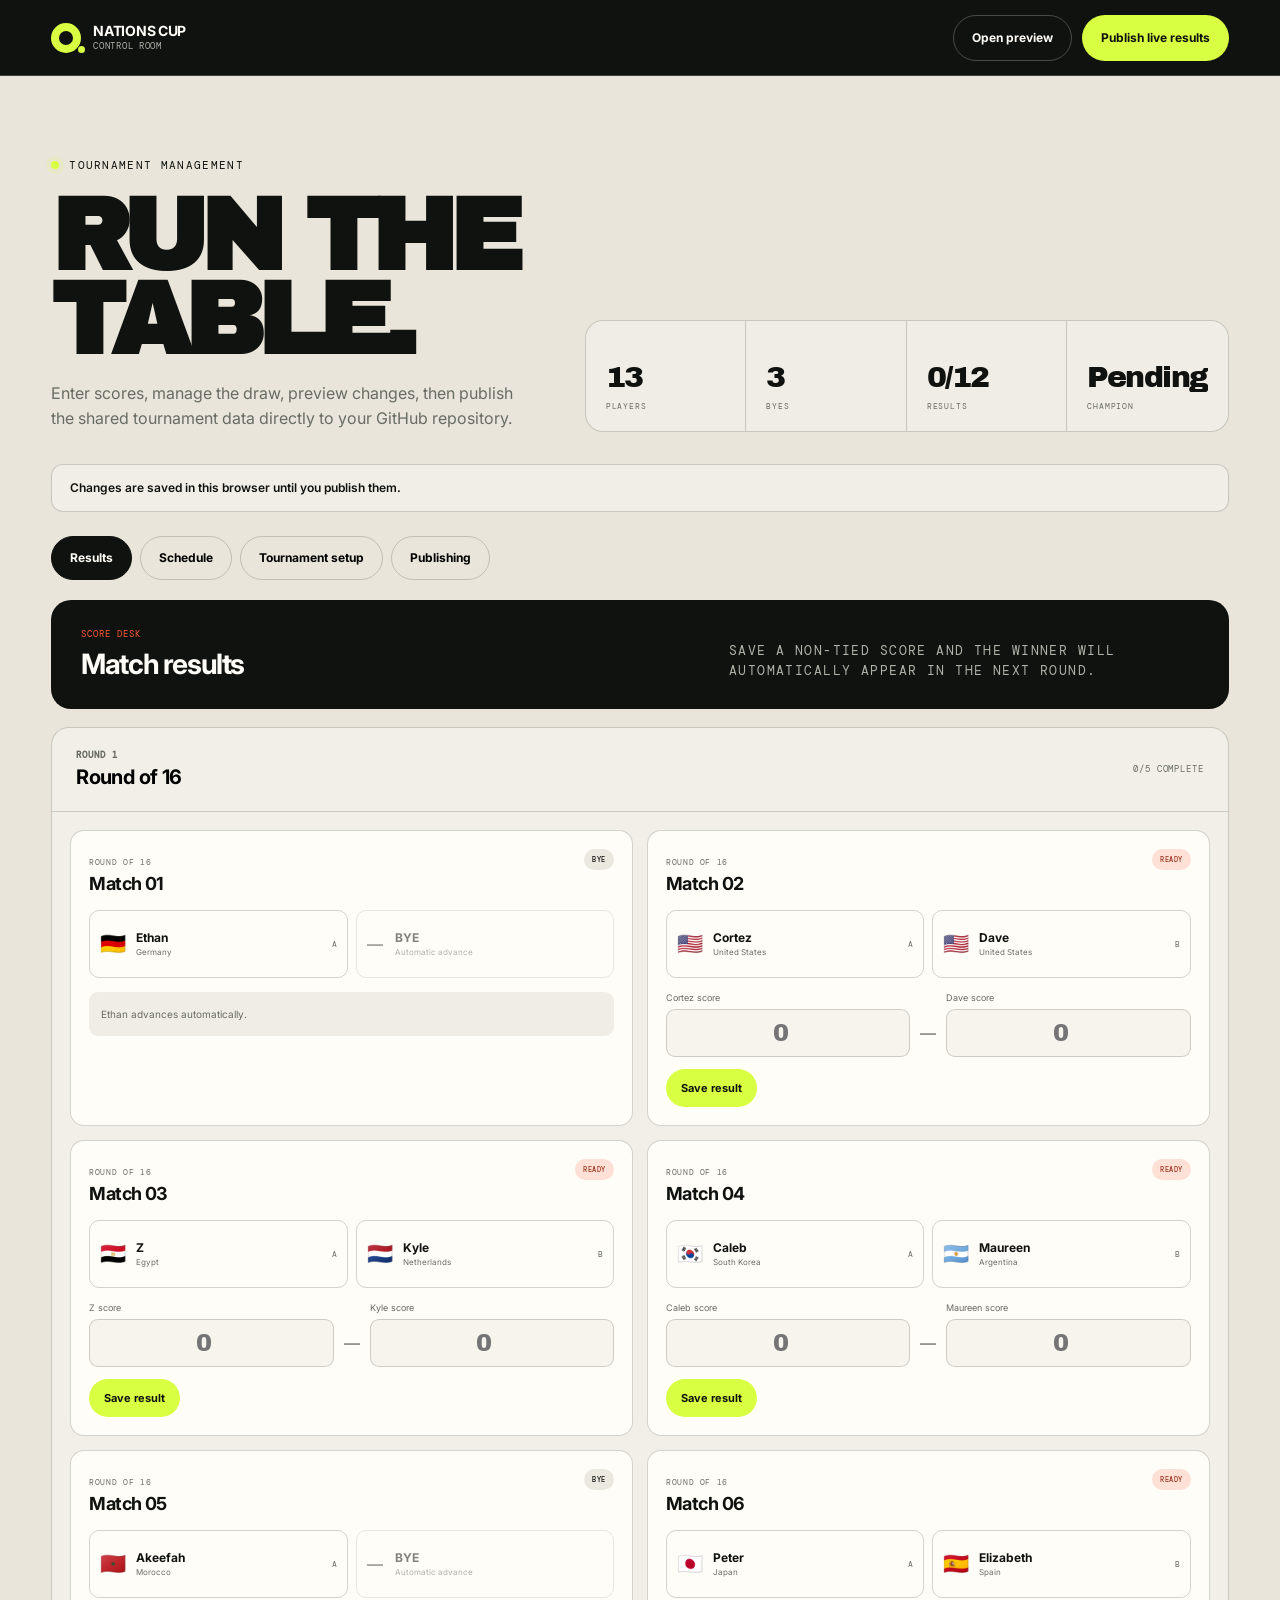
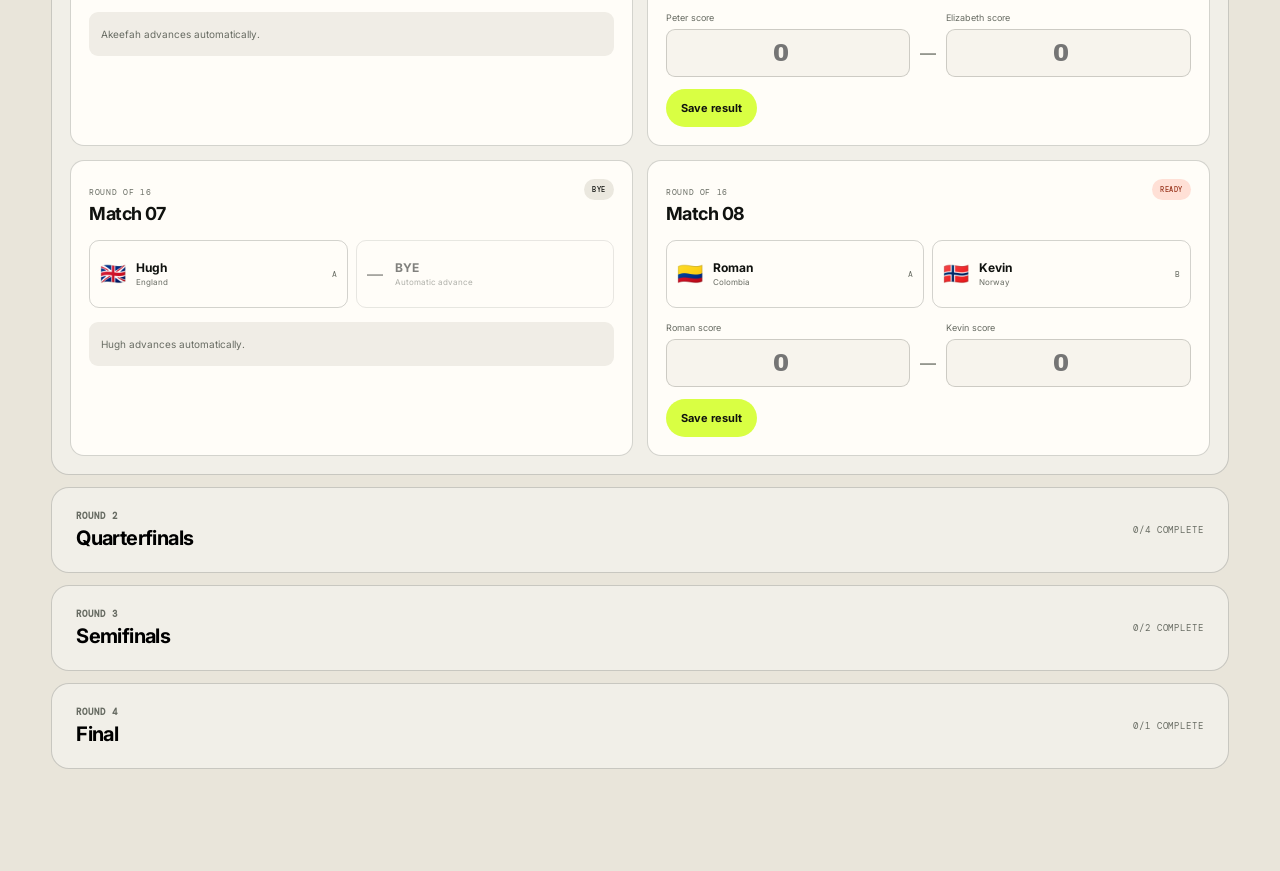
==== commit ef97dac3: "Add files via upload" ====
--- a/admin.html
+++ b/admin.html
@@ -29,8 +29,8 @@
         <p>Enter scores, manage the draw, preview changes, then publish the shared tournament data directly to your GitHub repository.</p>
       </div>
       <div class="admin-summary">
-        <div><span data-summary-players>14</span><small>Players</small></div>
-        <div><span data-summary-byes>2</span><small>Opening byes</small></div>
+        <div><span data-summary-players>13</span><small>Players</small></div>
+        <div><span data-summary-byes>3</span><small>Byes</small></div>
         <div><span data-summary-results>0/0</span><small>Results</small></div>
         <div><span data-summary-champion>Pending</span><small>Champion</small></div>
       </div>
@@ -53,27 +53,28 @@
       <div data-match-editors></div>
     </section>
 
+
     <section class="admin-panel" data-tab-panel="schedule">
       <header class="admin-panel__heading">
-        <div><p>Match planning</p><h2>Date & time slots</h2></div>
-        <p>Generate a complete timetable, then fine-tune any individual match. Opening-round byes are never assigned a time slot.</p>
+        <div><p>Time desk</p><h2>Match date slots</h2></div>
+        <p>Generate all 12 playable match slots, then adjust any date, time, or table individually. Opening-round byes are never scheduled.</p>
       </header>
 
       <article class="admin-card schedule-generator-card">
-        <header><p>Fast setup</p><h2>Generate the timetable</h2></header>
+        <header><p>Automatic setup</p><h2>Generate the timetable</h2></header>
         <form class="form-grid" data-schedule-generator>
           <label><span>Tournament start date</span><input id="schedule-start-date" type="date" required></label>
-          <label><span>First match time</span><input id="schedule-start-time" type="time" value="09:00" required></label>
-          <label><span>Minutes per match</span><input id="schedule-duration" type="number" min="5" step="5" value="20" required></label>
-          <label><span>Foosball tables available</span><input id="schedule-tables" type="number" min="1" max="8" step="1" value="1" required></label>
-          <label><span>Break between rounds</span><input id="schedule-round-break" type="number" min="0" step="5" value="15" required></label>
+          <label><span>First match time</span><input id="schedule-start-time" type="time" value="12:00" required></label>
+          <label><span>Minutes per match</span><input id="schedule-duration" type="number" min="5" step="5" value="15" required></label>
+          <label><span>Foosball tables</span><input id="schedule-tables" type="number" min="1" step="1" value="1" required></label>
+          <label><span>Break between rounds</span><input id="schedule-round-break" type="number" min="0" step="5" value="10" required></label>
           <div class="form-grid__wide"><button class="button button--primary" type="submit">Generate date slots</button></div>
         </form>
       </article>
 
       <div class="schedule-editor" data-schedule-editors></div>
       <div class="schedule-save-bar">
-        <p>Individual edits stay in your browser preview until you publish.</p>
+        <p>Review the generated timetable and edit any slot before publishing.</p>
         <button class="button button--primary" type="button" data-save-schedule>Save schedule changes</button>
       </div>
     </section>
@@ -95,7 +96,7 @@
 
         <article class="admin-card admin-card--players">
           <header class="admin-card__split"><div><p>Draw desk</p><h2>Players & seeding</h2></div><button class="button button--ghost button--small" type="button" data-add-player>Add player</button></header>
-          <p class="admin-card__note">This is set up as a 14-player draw. A 16-slot bracket requires two opening-round byes. Changing player order or details resets match results, but keeps the match date slots.</p>
+          <p class="admin-card__note">Changing player order or details resets match results so the bracket cannot keep an invalid winner.</p>
           <div class="player-editor-head" aria-hidden="true"><span>No.</span><span>Flag</span><span>Name</span><span>Nation</span><span>Order</span></div>
           <div class="player-editor" data-player-editor></div>
           <div class="admin-card__actions">
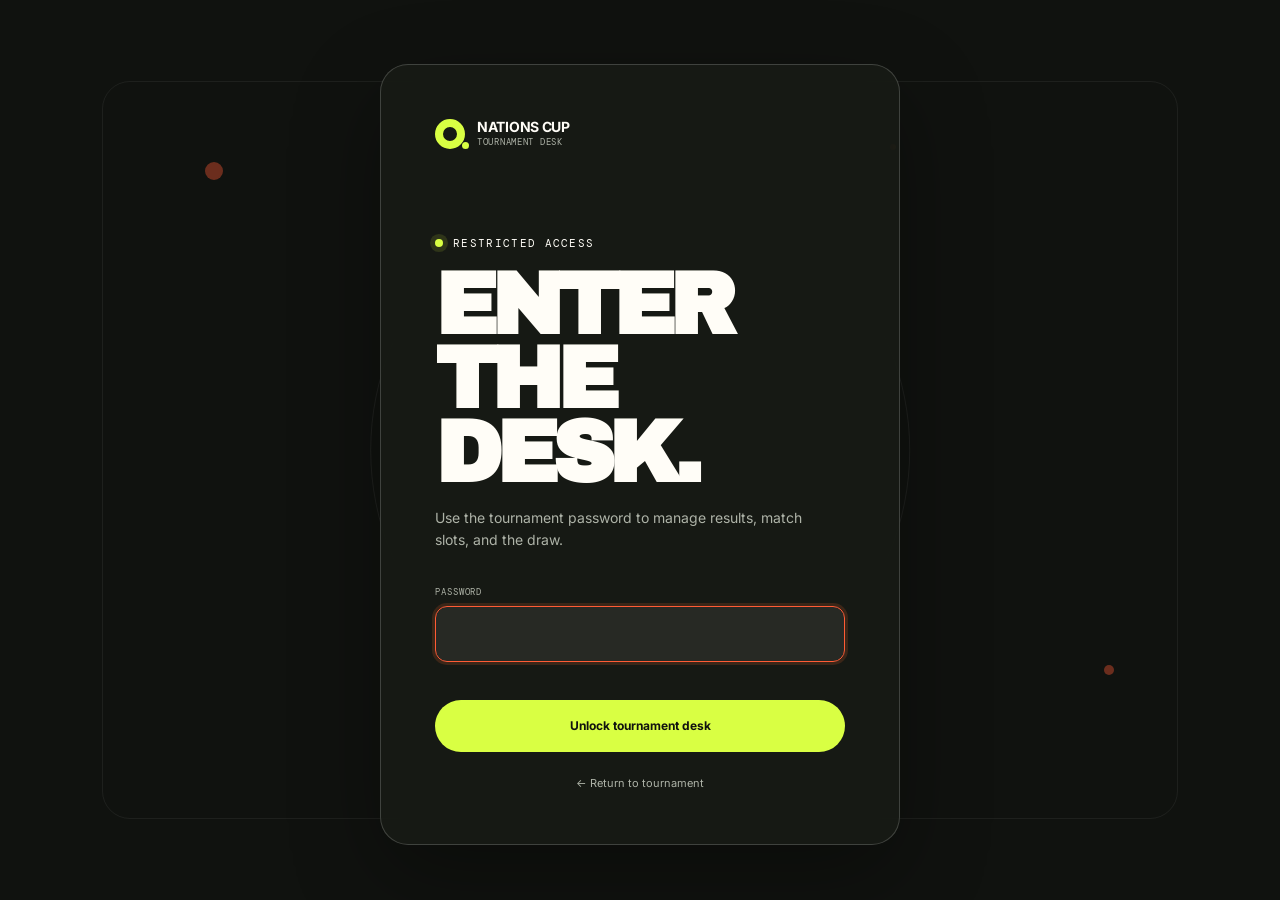
==== commit 98c79d62: "Add files via upload" ====
--- a/admin.html
+++ b/admin.html
@@ -5,144 +5,157 @@
   <meta name="viewport" content="width=device-width, initial-scale=1">
   <meta name="theme-color" content="#10120f">
   <meta name="robots" content="noindex, nofollow">
-  <title>Nations Cup — Control Room</title>
+  <title>Nations Cup — Tournament Desk</title>
   <link rel="preconnect" href="https://fonts.googleapis.com">
   <link rel="preconnect" href="https://fonts.gstatic.com" crossorigin>
   <link href="https://fonts.googleapis.com/css2?family=Archivo+Black&family=DM+Mono:wght@400;500&family=Inter:wght@400;500;600;700&display=swap" rel="stylesheet">
   <link rel="stylesheet" href="assets/css/styles.css">
   <link rel="stylesheet" href="assets/css/admin.css">
 </head>
-<body class="admin-body">
-  <header class="admin-header">
-    <a class="brand" href="index.html"><span class="brand__ball"></span><span><strong>Nations Cup</strong><small>Control room</small></span></a>
-    <div class="admin-header__actions">
-      <a class="button button--ghost" href="index.html?preview=1" target="_blank" rel="noopener">Open preview</a>
-      <button class="button button--primary" type="button" data-publish>Publish live results</button>
-    </div>
-  </header>
+<body class="admin-body admin-body--locked">
+  <section class="admin-login" data-login-screen>
+    <div class="admin-login__court" aria-hidden="true"><span></span><span></span><span></span></div>
+    <form class="admin-login__card" data-login-form>
+      <a class="brand" href="index.html" aria-label="Return to Nations Cup">
+        <span class="brand__ball"></span>
+        <span><strong>Nations Cup</strong><small>Tournament desk</small></span>
+      </a>
+      <div class="admin-login__copy">
+        <p class="eyebrow"><span class="eyebrow__dot"></span>Restricted access</p>
+        <h1>Enter the desk.</h1>
+        <p>Use the tournament password to manage results, match slots, and the draw.</p>
+      </div>
+      <label class="admin-login__field">
+        <span>Password</span>
+        <input type="password" autocomplete="current-password" data-login-password required autofocus>
+      </label>
+      <p class="admin-login__error" data-login-error role="alert" aria-live="polite"></p>
+      <button class="button button--primary" type="submit">Unlock tournament desk</button>
+      <a class="admin-login__back" href="index.html">← Return to tournament</a>
+    </form>
+  </section>
 
-  <main class="admin-main">
-    <section class="admin-intro">
-      <div>
-        <p class="eyebrow"><span class="eyebrow__dot"></span>Tournament management</p>
-        <h1>Run the table.</h1>
-        <p>Enter scores, manage the draw, preview changes, then publish the shared tournament data directly to your GitHub repository.</p>
+  <div data-admin-app hidden>
+    <header class="admin-header">
+      <a class="brand" href="index.html"><span class="brand__ball"></span><span><strong>Nations Cup</strong><small>Tournament desk</small></span></a>
+      <div class="admin-header__actions">
+        <a class="button button--ghost" href="index.html" target="_blank" rel="noopener">View public page</a>
+        <button class="button button--primary" type="button" data-lock-admin>Lock desk</button>
       </div>
-      <div class="admin-summary">
-        <div><span data-summary-players>13</span><small>Players</small></div>
-        <div><span data-summary-byes>3</span><small>Byes</small></div>
-        <div><span data-summary-results>0/0</span><small>Results</small></div>
-        <div><span data-summary-champion>Pending</span><small>Champion</small></div>
-      </div>
-    </section>
+    </header>
 
-    <div class="admin-status" data-admin-status data-type="neutral">Changes are saved in this browser until you publish them.</div>
+    <main class="admin-main">
+      <section class="admin-intro">
+        <div>
+          <p class="eyebrow"><span class="eyebrow__dot"></span>Tournament management</p>
+          <h1>Run the table.</h1>
+          <p>Enter scores, manage the draw, and assign every match date. Changes save automatically on this device.</p>
+        </div>
+        <div class="admin-summary">
+          <div><span data-summary-players>13</span><small>Players</small></div>
+          <div><span data-summary-byes>3</span><small>Byes</small></div>
+          <div><span data-summary-results>0/0</span><small>Results</small></div>
+          <div><span data-summary-champion>Pending</span><small>Champion</small></div>
+        </div>
+      </section>
 
-    <nav class="admin-tabs" aria-label="Control room sections">
-      <button class="is-active" type="button" data-tab-button="results">Results</button>
-      <button type="button" data-tab-button="schedule">Schedule</button>
-      <button type="button" data-tab-button="setup">Tournament setup</button>
-      <button type="button" data-tab-button="publish">Publishing</button>
-    </nav>
+      <div class="admin-status" data-admin-status data-type="neutral">Changes save automatically and appear on the public page in this browser.</div>
 
-    <section class="admin-panel is-active" data-tab-panel="results">
-      <header class="admin-panel__heading">
-        <div><p>Score desk</p><h2>Match results</h2></div>
-        <p>Save a non-tied score and the winner will automatically appear in the next round.</p>
-      </header>
-      <div data-match-editors></div>
-    </section>
+      <nav class="admin-tabs" aria-label="Tournament desk sections">
+        <button class="is-active" type="button" data-tab-button="results">Results</button>
+        <button type="button" data-tab-button="schedule">Schedule</button>
+        <button type="button" data-tab-button="setup">Tournament setup</button>
+      </nav>
 
+      <section class="admin-panel is-active" data-tab-panel="results">
+        <header class="admin-panel__heading">
+          <div><p>Score desk</p><h2>Match results</h2></div>
+          <p>Save a non-tied score and the winner will automatically appear in the next round.</p>
+        </header>
+        <div data-match-editors></div>
+      </section>
 
-    <section class="admin-panel" data-tab-panel="schedule">
-      <header class="admin-panel__heading">
-        <div><p>Time desk</p><h2>Match date slots</h2></div>
-        <p>Generate all 12 playable match slots, then adjust any date, time, or table individually. Opening-round byes are never scheduled.</p>
-      </header>
+      <section class="admin-panel" data-tab-panel="schedule">
+        <header class="admin-panel__heading">
+          <div><p>Time desk</p><h2>Match date slots</h2></div>
+          <p>Generate all 12 playable match slots, then adjust any date, time, or table individually. Opening-round byes are never scheduled.</p>
+        </header>
 
-      <article class="admin-card schedule-generator-card">
-        <header><p>Automatic setup</p><h2>Generate the timetable</h2></header>
-        <form class="form-grid" data-schedule-generator>
-          <label><span>Tournament start date</span><input id="schedule-start-date" type="date" required></label>
-          <label><span>First match time</span><input id="schedule-start-time" type="time" value="12:00" required></label>
-          <label><span>Minutes per match</span><input id="schedule-duration" type="number" min="5" step="5" value="15" required></label>
-          <label><span>Foosball tables</span><input id="schedule-tables" type="number" min="1" step="1" value="1" required></label>
-          <label><span>Break between rounds</span><input id="schedule-round-break" type="number" min="0" step="5" value="10" required></label>
-          <div class="form-grid__wide"><button class="button button--primary" type="submit">Generate date slots</button></div>
-        </form>
-      </article>
-
-      <div class="schedule-editor" data-schedule-editors></div>
-      <div class="schedule-save-bar">
-        <p>Review the generated timetable and edit any slot before publishing.</p>
-        <button class="button button--primary" type="button" data-save-schedule>Save schedule changes</button>
-      </div>
-    </section>
-
-    <section class="admin-panel" data-tab-panel="setup">
-      <div class="admin-grid admin-grid--setup">
-        <article class="admin-card">
-          <header><p>Public page</p><h2>Event details</h2></header>
-          <form class="form-grid" data-event-form>
-            <label><span>Tournament title</span><input id="event-title" required></label>
-            <label><span>Eyebrow</span><input id="event-eyebrow"></label>
-            <label class="form-grid__wide"><span>Intro line</span><textarea id="event-subtitle" rows="3"></textarea></label>
-            <label><span>Date label</span><input id="event-date"></label>
-            <label><span>Location</span><input id="event-location"></label>
-            <label class="form-grid__wide"><span>Status</span><input id="event-status" placeholder="Round of 16 underway"></label>
-            <div class="form-grid__wide"><button class="button button--primary" type="submit">Save event details</button></div>
+        <article class="admin-card schedule-generator-card">
+          <header><p>Automatic setup</p><h2>Generate the timetable</h2></header>
+          <form class="form-grid" data-schedule-generator>
+            <label><span>Tournament start date</span><input id="schedule-start-date" type="date" required></label>
+            <label><span>First match time</span><input id="schedule-start-time" type="time" value="12:00" required></label>
+            <label><span>Minutes per match</span><input id="schedule-duration" type="number" min="5" step="5" value="15" required></label>
+            <label><span>Foosball tables</span><input id="schedule-tables" type="number" min="1" step="1" value="1" required></label>
+            <label><span>Break between rounds</span><input id="schedule-round-break" type="number" min="0" step="5" value="10" required></label>
+            <div class="form-grid__wide"><button class="button button--primary" type="submit">Generate date slots</button></div>
           </form>
         </article>
 
-        <article class="admin-card admin-card--players">
-          <header class="admin-card__split"><div><p>Draw desk</p><h2>Players & seeding</h2></div><button class="button button--ghost button--small" type="button" data-add-player>Add player</button></header>
-          <p class="admin-card__note">Changing player order or details resets match results so the bracket cannot keep an invalid winner.</p>
-          <div class="player-editor-head" aria-hidden="true"><span>No.</span><span>Flag</span><span>Name</span><span>Nation</span><span>Order</span></div>
-          <div class="player-editor" data-player-editor></div>
-          <div class="admin-card__actions">
-            <button class="button button--primary" type="button" data-save-players>Save players & reset draw</button>
-            <button class="button button--ghost" type="button" data-shuffle>Randomize draw</button>
-          </div>
+        <div class="schedule-editor" data-schedule-editors></div>
+        <div class="schedule-save-bar">
+          <p>Review the generated timetable and edit any slot before saving.</p>
+          <button class="button button--primary" type="button" data-save-schedule>Save schedule changes</button>
+        </div>
+      </section>
+
+      <section class="admin-panel" data-tab-panel="setup">
+        <div class="admin-grid admin-grid--setup">
+          <article class="admin-card">
+            <header><p>Public page</p><h2>Event details</h2></header>
+            <form class="form-grid" data-event-form>
+              <label><span>Tournament title</span><input id="event-title" required></label>
+              <label><span>Eyebrow</span><input id="event-eyebrow"></label>
+              <label class="form-grid__wide"><span>Intro line</span><textarea id="event-subtitle" rows="3"></textarea></label>
+              <label><span>Date label</span><input id="event-date"></label>
+              <label><span>Location</span><input id="event-location"></label>
+              <label class="form-grid__wide"><span>Status</span><input id="event-status" placeholder="Opening round underway"></label>
+              <div class="form-grid__wide"><button class="button button--primary" type="submit">Save event details</button></div>
+            </form>
+          </article>
+
+          <article class="admin-card admin-card--players">
+            <header class="admin-card__split"><div><p>Draw desk</p><h2>Players & seeding</h2></div><button class="button button--ghost button--small" type="button" data-add-player>Add player</button></header>
+            <p class="admin-card__note">Changing player order or details resets match results so the bracket cannot keep an invalid winner.</p>
+            <div class="player-editor-head" aria-hidden="true"><span>No.</span><span>Flag</span><span>Name</span><span>Nation</span><span>Order</span></div>
+            <div class="player-editor" data-player-editor></div>
+            <div class="admin-card__actions">
+              <button class="button button--primary" type="button" data-save-players>Save players & reset draw</button>
+              <button class="button button--ghost" type="button" data-shuffle>Randomize draw</button>
+            </div>
+          </article>
+        </div>
+
+        <div class="admin-grid admin-grid--tools">
+          <article class="admin-card">
+            <header><p>Admin access</p><h2>Change password</h2></header>
+            <p class="admin-card__lead">Choose a new password for this browser. The new password takes effect the next time the desk is locked.</p>
+            <form class="form-grid" data-password-form>
+              <label class="form-grid__wide"><span>Current password</span><input type="password" data-current-password autocomplete="current-password" required></label>
+              <label><span>New password</span><input type="password" data-new-password autocomplete="new-password" minlength="8" required></label>
+              <label><span>Confirm new password</span><input type="password" data-confirm-password autocomplete="new-password" minlength="8" required></label>
+              <div class="form-grid__wide"><button class="button button--primary" type="submit">Update password</button></div>
+            </form>
+          </article>
+
+          <article class="admin-card">
+            <header><p>Data tools</p><h2>Backup or restore</h2></header>
+            <p class="admin-card__lead">Download a copy of the current tournament or restore a previously downloaded data file.</p>
+            <div class="admin-card__actions">
+              <button class="button button--primary" type="button" data-download>Download backup</button>
+              <label class="button button--ghost file-button">Restore backup<input type="file" accept="application/json,.json" data-import hidden></label>
+            </div>
+          </article>
+        </div>
+
+        <article class="danger-zone">
+          <div><p>Local reset</p><h3>Start over from the original draw</h3><span>This clears all saved results, dates, and setup changes on this browser.</span></div>
+          <button class="button button--danger" type="button" data-reset>Reset tournament</button>
         </article>
-      </div>
-    </section>
-
-    <section class="admin-panel" data-tab-panel="publish">
-      <div class="admin-grid">
-        <article class="admin-card">
-          <header><p>Live publishing</p><h2>Connect GitHub</h2></header>
-          <p class="admin-card__lead">The token stays in this browser. Use a fine-grained token limited to this repository with <strong>Contents: Read and write</strong>.</p>
-          <div class="form-grid">
-            <label><span>Repository owner</span><input id="github-owner" placeholder="your-github-name" autocomplete="off"></label>
-            <label><span>Repository name</span><input id="github-repo" placeholder="nations-cup" autocomplete="off"></label>
-            <label><span>Branch</span><input id="github-branch" value="main" autocomplete="off"></label>
-            <label><span>Data file path</span><input id="github-path" value="tournament-data.json" autocomplete="off"></label>
-            <label class="form-grid__wide"><span>Fine-grained personal access token</span><input id="github-token" type="password" placeholder="github_pat_…" autocomplete="off"></label>
-            <label class="checkbox form-grid__wide"><input id="remember-token" type="checkbox"><span>Remember the token on this device. Leave unchecked on a shared computer.</span></label>
-          </div>
-          <div class="admin-card__actions">
-            <button class="button button--primary" type="button" data-publish>Publish live results</button>
-            <button class="button button--ghost" type="button" data-download>Download data file instead</button>
-          </div>
-        </article>
-
-        <aside class="admin-card admin-card--guide">
-          <header><p>First-time setup</p><h2>Three steps</h2></header>
-          <ol class="setup-list">
-            <li><span>01</span><div><strong>Create the repository</strong><p>Upload every file in this project and enable GitHub Pages from the main branch.</p></div></li>
-            <li><span>02</span><div><strong>Create a limited token</strong><p>Select only this repository and grant repository Contents read/write access.</p></div></li>
-            <li><span>03</span><div><strong>Publish after each result</strong><p>The control room commits tournament-data.json. The public bracket refreshes automatically.</p></div></li>
-          </ol>
-          <div class="security-note"><strong>Important</strong><p>This page is not a secure login system. Keep the admin URL private and never commit your token into the project files.</p></div>
-        </aside>
-      </div>
-
-      <article class="danger-zone">
-        <div><p>Local reset</p><h3>Start over from the original draw</h3><span>This only resets the browser preview. It does not publish until you press Publish.</span></div>
-        <button class="button button--danger" type="button" data-reset>Reset tournament</button>
-      </article>
-    </section>
-  </main>
+      </section>
+    </main>
+  </div>
 
   <script src="assets/js/tournament.js"></script>
   <script src="assets/js/admin.js"></script>
--- a/assets/css/admin.css
+++ b/assets/css/admin.css
@@ -342,3 +342,70 @@
   .schedule-slot-editor__title,
   .schedule-slot-editor__table { grid-column: auto; }
 }
+
+/* Password gate */
+.admin-body--locked { overflow: hidden; }
+.admin-login {
+  position: fixed;
+  inset: 0;
+  z-index: 1000;
+  min-height: 100dvh;
+  padding: clamp(20px, 5vw, 72px);
+  display: grid;
+  place-items: center;
+  overflow: auto;
+  color: var(--white);
+  background: var(--ink);
+}
+.admin-login__court {
+  position: absolute;
+  inset: 0;
+  overflow: hidden;
+  pointer-events: none;
+  opacity: .38;
+}
+.admin-login__court::before,
+.admin-login__court::after {
+  content: '';
+  position: absolute;
+  border: 1px solid rgba(255,255,255,.16);
+}
+.admin-login__court::before { inset: 9% 8%; border-radius: 28px; }
+.admin-login__court::after { width: min(42vw, 560px); aspect-ratio: 1; top: 50%; left: 50%; border-radius: 50%; transform: translate(-50%,-50%); }
+.admin-login__court span { position: absolute; display: block; border-radius: 50%; background: var(--orange); filter: blur(.2px); }
+.admin-login__court span:nth-child(1) { width: 18px; height: 18px; top: 18%; left: 16%; }
+.admin-login__court span:nth-child(2) { width: 10px; height: 10px; right: 13%; bottom: 25%; }
+.admin-login__court span:nth-child(3) { width: 6px; height: 6px; right: 30%; top: 16%; }
+.admin-login__card {
+  position: relative;
+  width: min(100%, 520px);
+  padding: clamp(28px, 5vw, 54px);
+  border: 1px solid rgba(255,255,255,.18);
+  border-radius: 28px;
+  background: rgba(24,27,22,.86);
+  box-shadow: 0 30px 90px rgba(0,0,0,.32);
+  backdrop-filter: blur(18px);
+}
+.admin-login__card .brand { margin-bottom: clamp(48px, 8vw, 82px); }
+.admin-login__copy h1 { margin: 18px 0 16px; font-family: var(--display); font-size: clamp(54px, 8vw, 86px); line-height: .86; letter-spacing: -.07em; text-transform: uppercase; }
+.admin-login__copy > p:last-child { max-width: 390px; margin: 0 0 34px; color: var(--muted-light); font-size: 14px; line-height: 1.6; }
+.admin-login__field { display: grid; gap: 8px; }
+.admin-login__field > span { color: var(--muted-light); font-family: var(--mono); font-size: 9px; letter-spacing: .1em; text-transform: uppercase; }
+.admin-login__field input { width: 100%; height: 56px; padding: 0 16px; border: 1px solid rgba(255,255,255,.22); border-radius: 12px; color: var(--white); background: rgba(255,255,255,.07); outline: none; font-size: 16px; }
+.admin-login__field input:focus { border-color: var(--orange); box-shadow: 0 0 0 3px rgba(230,93,48,.18); }
+.admin-login__error { min-height: 20px; margin: 9px 0; color: #ff9e88; font-size: 11px; font-weight: 600; }
+.admin-login__card > .button { width: 100%; min-height: 52px; }
+.admin-login__back { display: block; width: max-content; margin: 24px auto 0; color: var(--muted-light); font-size: 11px; text-decoration: none; }
+.admin-login__back:hover { color: var(--white); }
+.admin-grid--tools { margin-top: 18px; grid-template-columns: repeat(2, minmax(0,1fr)); }
+.file-button { cursor: pointer; }
+
+@media (max-width: 820px) {
+  .admin-grid--tools { grid-template-columns: 1fr; }
+}
+@media (max-width: 520px) {
+  .admin-login { padding: 12px; }
+  .admin-login__card { padding: 26px 22px; border-radius: 20px; }
+  .admin-login__card .brand { margin-bottom: 46px; }
+  .admin-login__copy h1 { font-size: 52px; }
+}
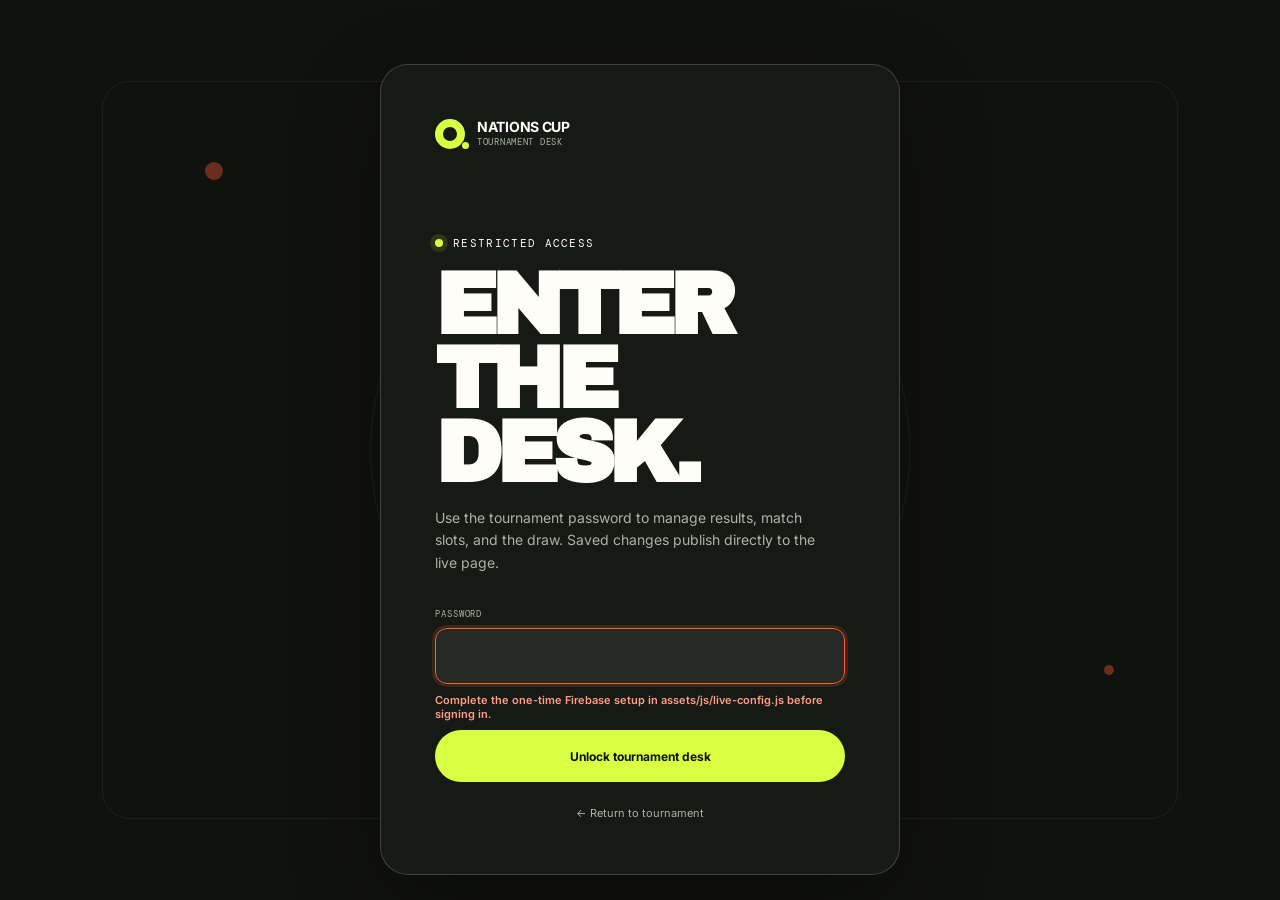
==== commit 837ac2a1: "Add files via upload" ====
--- a/admin.html
+++ b/admin.html
@@ -23,7 +23,7 @@
       <div class="admin-login__copy">
         <p class="eyebrow"><span class="eyebrow__dot"></span>Restricted access</p>
         <h1>Enter the desk.</h1>
-        <p>Use the tournament password to manage results, match slots, and the draw.</p>
+        <p>Use the tournament password to manage results, match slots, and the draw. Saved changes publish directly to the live page.</p>
       </div>
       <label class="admin-login__field">
         <span>Password</span>
@@ -49,7 +49,7 @@
         <div>
           <p class="eyebrow"><span class="eyebrow__dot"></span>Tournament management</p>
           <h1>Run the table.</h1>
-          <p>Enter scores, manage the draw, and assign every match date. Changes save automatically on this device.</p>
+          <p>Enter scores, manage the draw, and assign every match date. Every saved change publishes immediately to the public page.</p>
         </div>
         <div class="admin-summary">
           <div><span data-summary-players>13</span><small>Players</small></div>
@@ -59,7 +59,7 @@
         </div>
       </section>
 
-      <div class="admin-status" data-admin-status data-type="neutral">Changes save automatically and appear on the public page in this browser.</div>
+      <div class="admin-status" data-admin-status data-type="neutral">Connected changes publish immediately to the public tournament page.</div>
 
       <nav class="admin-tabs" aria-label="Tournament desk sections">
         <button class="is-active" type="button" data-tab-button="results">Results</button>
@@ -130,7 +130,7 @@
         <div class="admin-grid admin-grid--tools">
           <article class="admin-card">
             <header><p>Admin access</p><h2>Change password</h2></header>
-            <p class="admin-card__lead">Choose a new password for this browser. The new password takes effect the next time the desk is locked.</p>
+            <p class="admin-card__lead">Choose a new tournament password. It will work on every device the next time the desk is opened.</p>
             <form class="form-grid" data-password-form>
               <label class="form-grid__wide"><span>Current password</span><input type="password" data-current-password autocomplete="current-password" required></label>
               <label><span>New password</span><input type="password" data-new-password autocomplete="new-password" minlength="8" required></label>
@@ -150,13 +150,15 @@
         </div>
 
         <article class="danger-zone">
-          <div><p>Local reset</p><h3>Start over from the original draw</h3><span>This clears all saved results, dates, and setup changes on this browser.</span></div>
+          <div><p>Live reset</p><h3>Start over from the original draw</h3><span>This clears the shared results, dates, and setup changes for every visitor.</span></div>
           <button class="button button--danger" type="button" data-reset>Reset tournament</button>
         </article>
       </section>
     </main>
   </div>
 
+  <script src="assets/js/live-config.js"></script>
+  <script src="assets/js/live-data.js"></script>
   <script src="assets/js/tournament.js"></script>
   <script src="assets/js/admin.js"></script>
 </body>
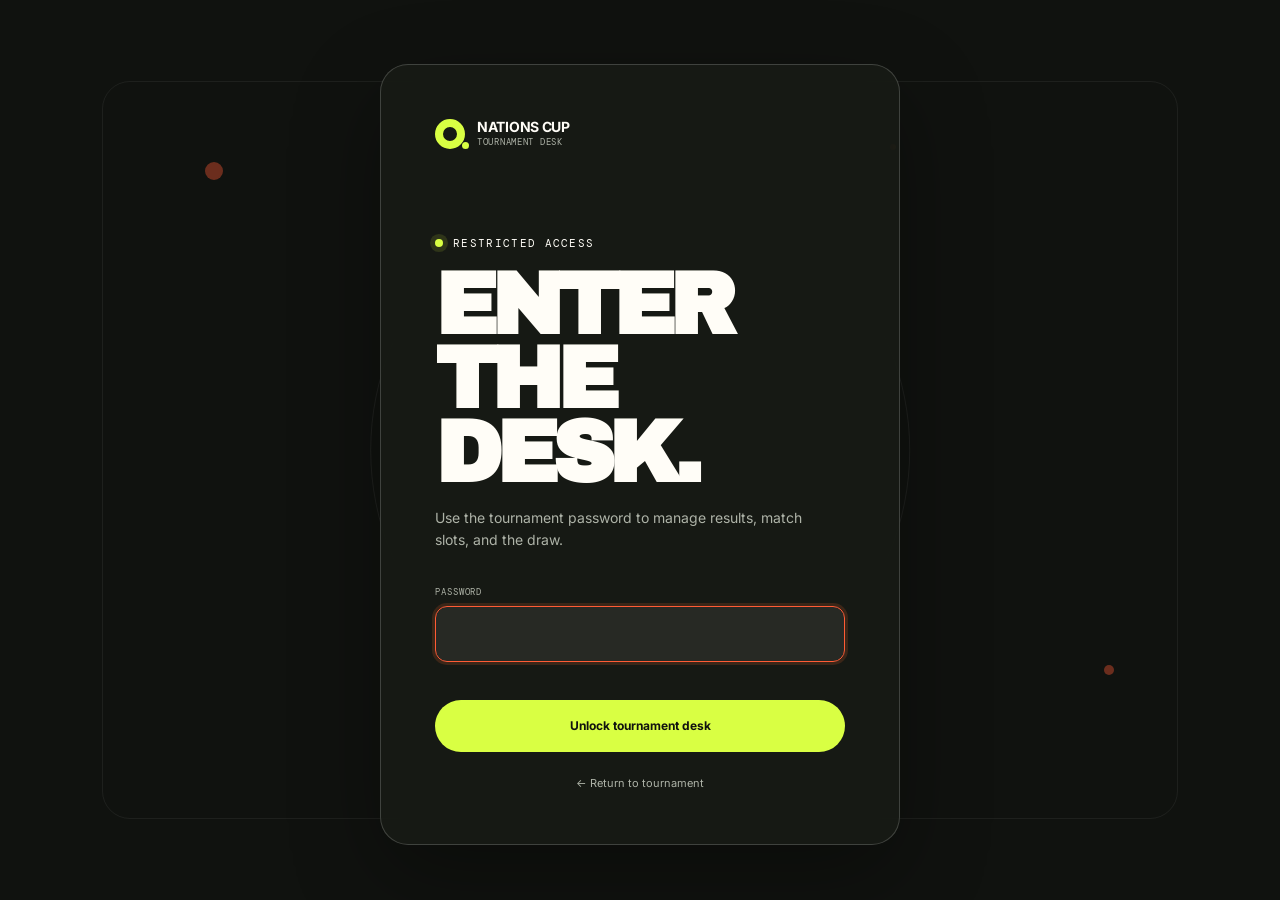
==== commit 5202463a: "Add files via upload" ====
--- a/admin.html
+++ b/admin.html
@@ -23,14 +23,14 @@
       <div class="admin-login__copy">
         <p class="eyebrow"><span class="eyebrow__dot"></span>Restricted access</p>
         <h1>Enter the desk.</h1>
-        <p>Use the tournament password to manage results, match slots, and the draw. Saved changes publish directly to the live page.</p>
+        <p>Use the tournament password to manage results, match slots, and the draw.</p>
       </div>
       <label class="admin-login__field">
         <span>Password</span>
         <input type="password" autocomplete="current-password" data-login-password required autofocus>
       </label>
       <p class="admin-login__error" data-login-error role="alert" aria-live="polite"></p>
-      <button class="button button--primary" type="submit">Unlock tournament desk</button>
+      <button class="button button--primary" type="submit" data-login-submit>Unlock tournament desk</button>
       <a class="admin-login__back" href="index.html">← Return to tournament</a>
     </form>
   </section>
@@ -49,7 +49,7 @@
         <div>
           <p class="eyebrow"><span class="eyebrow__dot"></span>Tournament management</p>
           <h1>Run the table.</h1>
-          <p>Enter scores, manage the draw, and assign every match date. Every saved change publishes immediately to the public page.</p>
+          <p>Enter scores, manage the draw, and assign every match date. Every saved change publishes directly to the public tournament page.</p>
         </div>
         <div class="admin-summary">
           <div><span data-summary-players>13</span><small>Players</small></div>
@@ -59,7 +59,7 @@
         </div>
       </section>
 
-      <div class="admin-status" data-admin-status data-type="neutral">Connected changes publish immediately to the public tournament page.</div>
+      <div class="admin-status" data-admin-status data-type="neutral">Connected changes publish directly to the public tournament page for every visitor.</div>
 
       <nav class="admin-tabs" aria-label="Tournament desk sections">
         <button class="is-active" type="button" data-tab-button="results">Results</button>
@@ -130,7 +130,7 @@
         <div class="admin-grid admin-grid--tools">
           <article class="admin-card">
             <header><p>Admin access</p><h2>Change password</h2></header>
-            <p class="admin-card__lead">Choose a new tournament password. It will work on every device the next time the desk is opened.</p>
+            <p class="admin-card__lead">Choose a new password for this browser. The new password takes effect the next time the desk is locked.</p>
             <form class="form-grid" data-password-form>
               <label class="form-grid__wide"><span>Current password</span><input type="password" data-current-password autocomplete="current-password" required></label>
               <label><span>New password</span><input type="password" data-new-password autocomplete="new-password" minlength="8" required></label>
@@ -150,16 +150,16 @@
         </div>
 
         <article class="danger-zone">
-          <div><p>Live reset</p><h3>Start over from the original draw</h3><span>This clears the shared results, dates, and setup changes for every visitor.</span></div>
+          <div><p>Local reset</p><h3>Start over from the original draw</h3><span>This clears all saved results, dates, and setup changes on this browser.</span></div>
           <button class="button button--danger" type="button" data-reset>Reset tournament</button>
         </article>
       </section>
     </main>
   </div>
 
+  <script src="assets/js/tournament.js"></script>
   <script src="assets/js/live-config.js"></script>
   <script src="assets/js/live-data.js"></script>
-  <script src="assets/js/tournament.js"></script>
   <script src="assets/js/admin.js"></script>
 </body>
 </html>
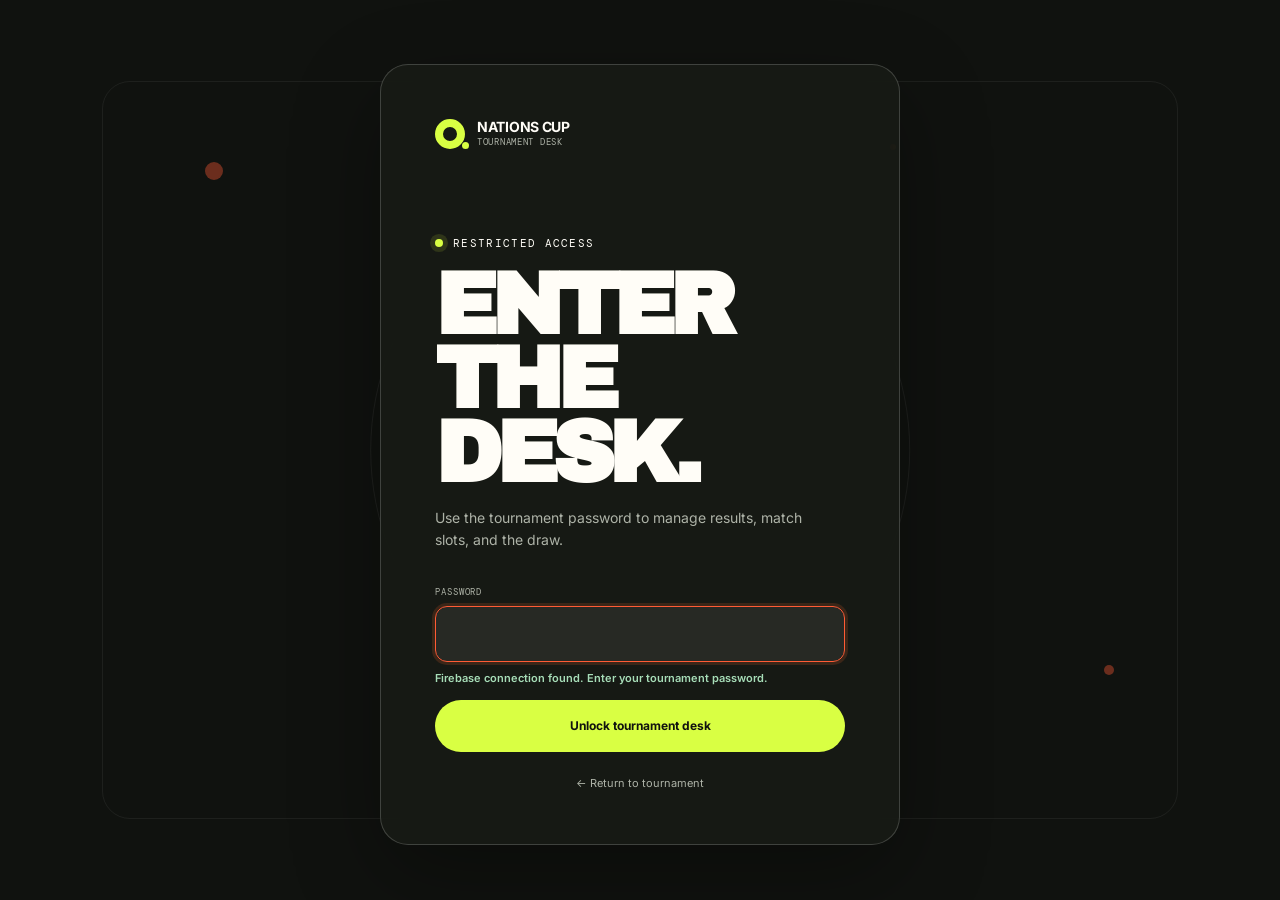
==== commit 4b6beedd: "Add files via upload" ====
--- a/admin.html
+++ b/admin.html
@@ -15,7 +15,7 @@
 <body class="admin-body admin-body--locked">
   <section class="admin-login" data-login-screen>
     <div class="admin-login__court" aria-hidden="true"><span></span><span></span><span></span></div>
-    <form class="admin-login__card" data-login-form>
+    <div class="admin-login__card" data-login-form>
       <a class="brand" href="index.html" aria-label="Return to Nations Cup">
         <span class="brand__ball"></span>
         <span><strong>Nations Cup</strong><small>Tournament desk</small></span>
@@ -30,9 +30,9 @@
         <input type="password" autocomplete="current-password" data-login-password required autofocus>
       </label>
       <p class="admin-login__error" data-login-error role="alert" aria-live="polite"></p>
-      <button class="button button--primary" type="submit" data-login-submit>Unlock tournament desk</button>
+      <button class="button button--primary" type="button" data-login-submit>Unlock tournament desk</button>
       <a class="admin-login__back" href="index.html">← Return to tournament</a>
-    </form>
+    </div>
   </section>
 
   <div data-admin-app hidden>
@@ -157,9 +157,47 @@
     </main>
   </div>
 
-  <script src="assets/js/tournament.js"></script>
-  <script src="assets/js/live-config.js"></script>
-  <script src="assets/js/live-data.js"></script>
-  <script src="assets/js/admin.js"></script>
+  <script src="assets/js/tournament.js?v=20260712-3"></script>
+  <script src="assets/js/live-config.js?v=20260712-3"></script>
+  <script src="assets/js/live-data.js?v=20260712-3"></script>
+  <script src="assets/js/admin.js?v=20260712-3"></script>
+  <script>
+    (function () {
+      'use strict';
+      const button = document.querySelector('[data-login-submit]');
+      const input = document.querySelector('[data-login-password]');
+      const error = document.querySelector('[data-login-error]');
+
+      async function runLogin(event) {
+        event?.preventDefault?.();
+        if (typeof window.NationsCupAdminLogin !== 'function') {
+          error.textContent = 'The admin script did not load. Check that assets/js/admin.js exists in GitHub and reload the page.';
+          error.dataset.state = 'error';
+          return;
+        }
+        try {
+          await window.NationsCupAdminLogin(event);
+        } catch (loginError) {
+          error.textContent = 'Login could not start: ' + (loginError?.message || String(loginError));
+          error.dataset.state = 'error';
+        }
+      }
+
+      button.addEventListener('click', function (event) { runLogin(event); });
+      input.addEventListener('keydown', function (event) {
+        if (event.key === 'Enter') {
+          event.preventDefault();
+          runLogin(event);
+        }
+      });
+
+      window.addEventListener('error', function (event) {
+        if (!error.textContent) {
+          error.textContent = 'A page script failed to load: ' + (event.message || 'unknown error') + '.';
+          error.dataset.state = 'error';
+        }
+      });
+    }());
+  </script>
 </body>
 </html>
--- a/assets/css/admin.css
+++ b/assets/css/admin.css
@@ -1,3 +1,5 @@
+[hidden] { display: none !important; }
+
 .admin-body { min-height: 100vh; background: #e9e5da; }
 .admin-header {
   min-height: 76px;
@@ -409,3 +411,9 @@
   .admin-login__card .brand { margin-bottom: 46px; }
   .admin-login__copy h1 { font-size: 52px; }
 }
+
+.admin-login__error[data-state="loading"] { color: #ffd39f; }
+.admin-login__error[data-state="ready"] { color: #a7ddb8; }
+.admin-login__error[data-state="error"] { color: #ff9e88; }
+
+.admin-login__version { display:block; margin-top:16px; color:rgba(255,255,255,.38); font-family:var(--mono); font-size:8px; letter-spacing:.08em; text-align:center; text-transform:uppercase; }
